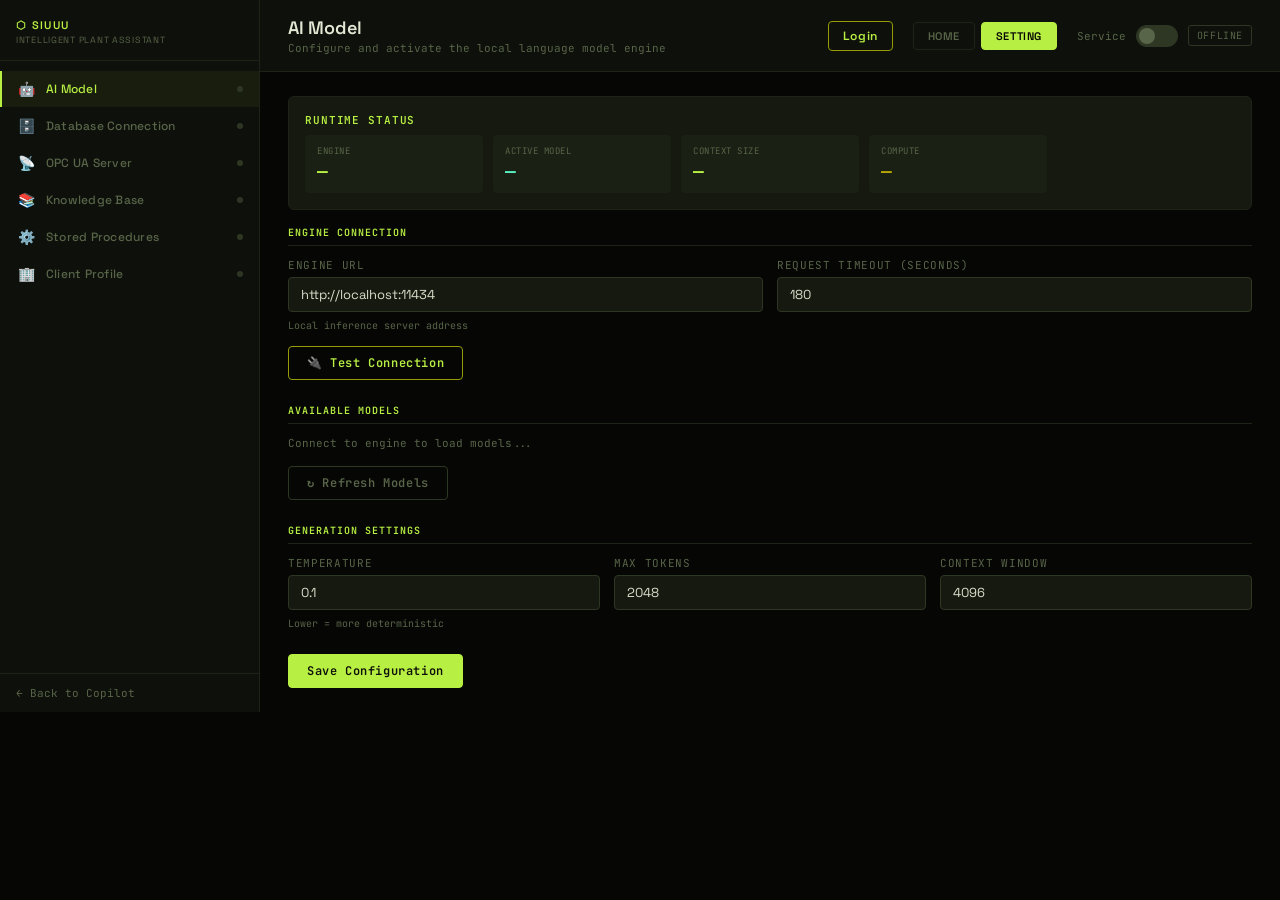
==== templates/setting.html @ f5ea59c8 "feat(auth): enforce operator authentication and preserve db configuration" ====
<!DOCTYPE html>
<html lang="en">
<head>
<meta charset="UTF-8"/>
<meta name="viewport" content="width=device-width, initial-scale=1.0"/>
<title>Manufacturing Copilot — Configuration</title>
<style>
@import url('https://fonts.googleapis.com/css2?family=Space+Grotesk:wght@400;500;600;700&family=Manrope:wght@300;400;500;600;700&family=JetBrains+Mono:wght@300;400;500;600&display=swap');

:root {
  --bg:            #060705; /* Obsidian dark background */
  --panel:         #0E100B; /* Lighter panel background */
  --card:          #151910; /* Tech card background */
  --card-b:        #1A2014; /* Inner card background */
  --bg-hover:      #22291A; /* Hover background */
  --border:        #1D2316; /* Core border */
  --border-b:      #2E3723; /* Highlight border */
  --lime:          #B8EF43; /* Sharp lime green */
  --lime-dim:      #979C06; /* Secondary accent */
  --lime-glow:     rgba(184,239,67,0.12); /* Lime green glow */
  --lime-soft:     rgba(184,239,67,0.06); /* Lime green soft bg */
  --cyan:          #5af0c4; /* Accent cyan */
  --cyan-dim:      #3ebd9b;
  --cyan-glow:     rgba(90,240,196,0.10);
  --red:           #FF5555; /* Alert red */
  --amber:         #B9A702; /* Warning olive-yellow */
  --muted:         #586548; /* Muted text */
  --text:          #D8DEC9; /* Warm green-grey text */
  --text-b:        #E2E8D4; /* Light text */
  --mono:          'JetBrains Mono', monospace;
  --sans:          'Space Grotesk', sans-serif;
  --body:          'Manrope', sans-serif;
}

* { box-sizing: border-box; margin: 0; padding: 0; }
html, body { height: 100%; overflow: auto; background: var(--bg); color: var(--text); font-family: var(--body); font-size: 14px; }

/* ─── SHELL ─── */
.shell { display: flex; min-height: 100vh; min-width: 1200px; min-height: 650px; }

/* ─── SIDEBAR ─── */
.sidebar {
  width: 260px; background: var(--panel); border-right: 1px solid var(--border);
  display: flex; flex-direction: column; flex-shrink: 0;
}
.sidebar-logo {
  font-size: 11px; font-weight: 600; letter-spacing: 0.12em; color: var(--lime);
  text-transform: uppercase; font-family: var(--sans);
}
.sidebar-logo span { display: block; font-size: 9px; color: var(--muted); font-weight: 400; margin-top: 2px; letter-spacing: 0.08em; }
.nav { flex: 1; padding: 10px 0; display: flex; flex-direction: column; gap: 1px; }
.nav-item {
  display: flex; align-items: center; gap: 10px;
  padding: 9px 16px; cursor: pointer; transition: all 0.15s;
  font-size: 12px; font-weight: 500; color: var(--muted);
  border-left: 2px solid transparent; letter-spacing: 0.02em;
  font-family: var(--sans);
}
.nav-item:hover { color: var(--text); background: var(--lime-soft); }
.nav-item.active { color: var(--lime); border-left-color: var(--lime); background: var(--lime-soft); }
.nav-item .nav-icon { font-size: 14px; width: 18px; text-align: center; }
.nav-item .nav-dot {
  width: 6px; height: 6px; border-radius: 50%; margin-left: auto; flex-shrink: 0;
  background: var(--border-b);
}
.nav-item .nav-dot.on  { background: var(--cyan); box-shadow: 0 0 6px var(--cyan); }
.nav-item .nav-dot.err { background: var(--red);  box-shadow: 0 0 6px var(--red); }
.nav-item .nav-dot.warn{ background: var(--amber);}

.sidebar-footer {
  padding: 12px 16px; border-top: 1px solid var(--border);
}
.back-link {
  display: flex; align-items: center; gap: 8px; font-size: 11px;
  color: var(--muted); text-decoration: none; font-family: var(--mono);
  transition: color 0.15s;
}
.back-link:hover { color: var(--lime); }

/* ─── CONTENT ─── */
.content { flex: 1; display: flex; flex-direction: column; overflow: hidden; }

.content-header {
  background: var(--panel); border-bottom: 1px solid var(--border);
  padding: 16px 28px; display: flex; align-items: center; justify-content: space-between;
  flex-shrink: 0;
}
.content-title { font-size: 18px; font-weight: 600; color: var(--text-b); letter-spacing: -0.01em; font-family: var(--sans); }
.content-sub { font-size: 11px; color: var(--muted); font-family: var(--mono); margin-top: 2px; }

.service-toggle-wrap { display: flex; align-items: center; gap: 10px; }
.service-label { font-size: 11px; color: var(--muted); font-family: var(--mono); }
.toggle-switch {
  position: relative; width: 42px; height: 22px; cursor: pointer;
}
.toggle-switch input { opacity: 0; width: 0; height: 0; position: absolute; }
.toggle-track {
  position: absolute; inset: 0; background: var(--border-b); border-radius: 11px;
  transition: background 0.2s;
}
.toggle-thumb {
  position: absolute; top: 3px; left: 3px; width: 16px; height: 16px;
  background: var(--muted); border-radius: 50%; transition: all 0.2s;
}
.toggle-switch input:checked ~ .toggle-track { background: var(--lime-dim); }
.toggle-switch input:checked ~ .toggle-thumb { left: 23px; background: var(--lime); box-shadow: 0 0 8px var(--lime); }
.status-badge {
  font-family: var(--mono); font-size: 10px; padding: 3px 8px; border-radius: 3px;
  border: 1px solid; letter-spacing: 0.06em;
}
.status-badge.on   { color: var(--cyan);  border-color: var(--cyan);  background: rgba(90,240,196,0.06); }
.status-badge.off  { color: var(--muted); border-color: var(--border-b); background: transparent; }
.status-badge.err  { color: var(--red);   border-color: var(--red);   background: rgba(240,90,90,0.06); }
.status-badge.warn { color: var(--amber); border-color: var(--amber); background: rgba(240,184,74,0.06); }

.content-body { flex: 1; overflow-y: auto; padding: 24px 28px; }
.content-body::-webkit-scrollbar { width: 4px; }
.content-body::-webkit-scrollbar-thumb { background: var(--border-b); border-radius: 2px; }

/* ─── SECTIONS ─── */
.section { display: none; }
.section.active { display: block; }

/* ─── FIELD GROUPS ─── */
.field-group { margin-bottom: 24px; }
.field-group-title {
  font-size: 10px; color: var(--lime); font-weight: 600; text-transform: uppercase;
  letter-spacing: 0.1em; font-family: var(--mono); margin-bottom: 12px;
  padding-bottom: 6px; border-bottom: 1px solid var(--border);
}
.field-row { display: grid; grid-template-columns: 1fr 1fr; gap: 14px; margin-bottom: 14px; }
.field-row.single { grid-template-columns: 1fr; }
.field-row.thirds { grid-template-columns: 1fr 1fr 1fr; }
.field { display: flex; flex-direction: column; gap: 5px; }
.field label { font-size: 11px; color: var(--muted); font-family: var(--mono); text-transform: uppercase; letter-spacing: 0.06em; }
.field input, .field select, .field textarea {
  background: var(--card); border: 1px solid var(--border-b); color: var(--text);
  padding: 8px 12px; border-radius: 4px; font-size: 13px; font-family: var(--sans);
  outline: none; transition: border-color 0.15s;
}
.field input:focus, .field select:focus, .field textarea:focus { border-color: var(--lime); }
.field select option { background: var(--card); }
.field input[type="password"] { font-family: var(--mono); }
.field-hint { font-size: 10px; color: var(--muted); font-family: var(--mono); margin-top: 2px; }

/* ─── BUTTONS ─── */
.btn-row { display: flex; gap: 8px; margin-top: 6px; flex-wrap: wrap; }
.btn {
  padding: 8px 18px; border-radius: 4px; font-size: 12px; font-weight: 600;
  font-family: var(--mono); cursor: pointer; letter-spacing: 0.05em;
  transition: all 0.15s; border: 1px solid; display: inline-flex; align-items: center; gap: 6px;
}
.btn-primary { background: var(--lime); color: #0d0f0a; border-color: var(--lime); }
.btn-primary:hover { opacity: 0.85; }
.btn-secondary { background: transparent; color: var(--lime); border-color: var(--lime-dim); }
.btn-secondary:hover { background: var(--lime-glow); }
.btn-ghost { background: transparent; color: var(--muted); border-color: var(--border-b); }
.btn-ghost:hover { color: var(--text); border-color: var(--text); }
.btn-danger { background: transparent; color: var(--red); border-color: rgba(240,90,90,0.4); }
.btn-danger:hover { background: rgba(240,90,90,0.06); }
.btn:disabled { opacity: 0.35; cursor: not-allowed; }

/* ─── TEST RESULT ─── */
.test-result {
  margin-top: 10px; padding: 10px 14px; border-radius: 4px; font-family: var(--mono);
  font-size: 11px; line-height: 1.6; display: none;
}
.test-result.show { display: block; }
.test-result.ok  { background: rgba(90,240,196,0.06); border: 1px solid rgba(90,240,196,0.2); color: var(--cyan); }
.test-result.err { background: rgba(240,90,90,0.06);  border: 1px solid rgba(240,90,90,0.2);  color: var(--red); }

/* ─── INFO CARD ─── */
.info-card {
  background: var(--card); border: 1px solid var(--border); border-radius: 6px;
  padding: 16px; margin-bottom: 16px;
}
.info-card-title { font-size: 11px; color: var(--lime); font-family: var(--mono); font-weight: 600; text-transform: uppercase; letter-spacing: 0.08em; margin-bottom: 8px; }
.info-grid { display: grid; grid-template-columns: repeat(auto-fill, minmax(160px, 1fr)); gap: 10px; }
.info-stat { background: var(--card-b); border-radius: 4px; padding: 10px 12px; }
.info-stat-label { font-size: 9px; color: var(--muted); font-family: var(--mono); text-transform: uppercase; letter-spacing: 0.06em; }
.info-stat-val { font-size: 18px; font-weight: 600; color: var(--lime); margin-top: 3px; font-family: var(--mono); }
.info-stat-val.cyan  { color: var(--cyan); }
.info-stat-val.amber { color: var(--amber); }
.info-stat-val.red   { color: var(--red); }

/* ─── TABLE ─── */
.data-table { width: 100%; border-collapse: collapse; font-size: 12px; }
.data-table th {
  background: var(--card-b); border-bottom: 1px solid var(--border-b);
  padding: 8px 12px; text-align: left; font-family: var(--mono); font-size: 10px;
  color: var(--muted); text-transform: uppercase; letter-spacing: 0.06em; font-weight: 500;
}
.data-table td { padding: 9px 12px; border-bottom: 1px solid var(--border); vertical-align: top; }
.data-table tr:hover td { background: var(--lime-soft); }
.data-table .mono { font-family: var(--mono); color: var(--lime); font-size: 11px; }
.data-table .dim  { color: var(--muted); }

/* ─── MODEL CARDS ─── */
.model-grid { display: grid; grid-template-columns: repeat(auto-fill, minmax(260px, 1fr)); gap: 12px; margin-bottom: 16px; }
.model-card {
  background: var(--card); border: 1px solid var(--border); border-radius: 6px;
  padding: 14px 16px; cursor: pointer; transition: all 0.15s; position: relative;
}
.model-card:hover { border-color: var(--lime-dim); }
.model-card.selected { border-color: var(--lime); background: var(--lime-soft); }
.model-card-name { font-weight: 600; color: var(--text-b); font-size: 13px; }
.model-card-meta { font-family: var(--mono); font-size: 10px; color: var(--muted); margin-top: 4px; }
.model-card-badge {
  position: absolute; top: 12px; right: 12px; font-size: 9px; font-family: var(--mono);
  padding: 2px 6px; border-radius: 3px; font-weight: 600; letter-spacing: 0.06em;
}
.model-card-badge.active { background: var(--lime); color: var(--bg); }
.model-card-badge.avail  { background: var(--border-b); color: var(--muted); }

/* ─── OPC TAG BROWSER ─── */
.tag-browser {
  background: var(--card); border: 1px solid var(--border); border-radius: 6px;
  overflow: hidden; margin-top: 14px;
}
.tag-browser-header {
  background: var(--card-b); border-bottom: 1px solid var(--border);
  padding: 8px 12px; display: flex; align-items: center; justify-content: space-between;
}
.tag-browser-title { font-family: var(--mono); font-size: 10px; color: var(--muted); text-transform: uppercase; letter-spacing: 0.06em; }
.tag-tree { padding: 8px; max-height: 240px; overflow-y: auto; font-family: var(--mono); font-size: 11px; }
.tag-tree::-webkit-scrollbar { width: 3px; }
.tag-tree::-webkit-scrollbar-thumb { background: var(--border-b); }
.tag-node { display: flex; align-items: center; gap: 6px; padding: 3px 6px; border-radius: 3px; cursor: pointer; }
.tag-node:hover { background: var(--lime-soft); color: var(--lime); }
.tag-node .tag-icon { font-size: 10px; opacity: 0.5; }
.tag-node .tag-type { font-size: 9px; color: var(--muted); border: 1px solid var(--border-b); padding: 0 4px; border-radius: 2px; }
.tag-node .tag-action { font-size: 9px; color: var(--cyan); border: 1px solid rgba(90,240,196,0.3); padding: 0 5px; border-radius: 2px; margin-left: auto; opacity: 0; }
.tag-node:hover .tag-action { opacity: 1; }

/* ─── CERT TABLE ─── */
.cert-row { display: flex; align-items: center; gap: 12px; padding: 8px 0; border-bottom: 1px solid var(--border); }
.cert-row:last-child { border-bottom: none; }
.cert-icon { font-size: 16px; }
.cert-name { font-family: var(--mono); font-size: 11px; color: var(--text); flex: 1; }
.cert-fingerprint { font-family: var(--mono); font-size: 9px; color: var(--muted); }
.cert-expiry { font-family: var(--mono); font-size: 10px; color: var(--muted); }
.cert-status { font-size: 9px; font-family: var(--mono); padding: 2px 6px; border-radius: 3px; border: 1px solid; }
.cert-status.trusted { color: var(--cyan); border-color: rgba(90,240,196,0.3); }

/* ─── KB DOCUMENT LIST ─── */
.doc-list { display: flex; flex-direction: column; gap: 8px; }
.doc-item {
  background: var(--card); border: 1px solid var(--border); border-radius: 5px;
  padding: 10px 14px; display: flex; align-items: center; gap: 12px;
}
.doc-icon { font-size: 18px; flex-shrink: 0; }
.doc-name { font-size: 13px; color: var(--text-b); font-weight: 500; }
.doc-meta { font-family: var(--mono); font-size: 10px; color: var(--muted); margin-top: 2px; }
.doc-chunks { font-family: var(--mono); font-size: 10px; color: var(--cyan); margin-left: auto; white-space: nowrap; }

/* ─── DROP ZONE ─── */
.drop-zone {
  border: 2px dashed var(--border-b); border-radius: 6px; padding: 32px 20px;
  text-align: center; cursor: pointer; transition: all 0.2s; margin-bottom: 16px;
}
.drop-zone:hover, .drop-zone.drag-over { border-color: var(--lime-dim); background: var(--lime-soft); }
.drop-zone-icon { font-size: 28px; margin-bottom: 8px; }
.drop-zone-text { font-size: 13px; color: var(--text); margin-bottom: 4px; }
.drop-zone-sub { font-size: 11px; color: var(--muted); font-family: var(--mono); }
.drop-zone input[type=file] { display: none; }

/* ─── PROCEDURE ROWS ─── */
.proc-row {
  background: var(--card); border: 1px solid var(--border); border-radius: 5px;
  padding: 12px 14px; margin-bottom: 8px; display: flex; align-items: flex-start; gap: 12px;
}
.proc-name { font-family: var(--mono); font-size: 11px; color: var(--lime); font-weight: 600; min-width: 280px; }
.proc-purpose { flex: 1; font-size: 12px; color: var(--muted); }
.proc-purpose input {
  width: 100%; background: transparent; border: none; color: var(--text);
  font-size: 12px; font-family: var(--sans); outline: none; padding: 2px 0;
  border-bottom: 1px solid var(--border-b); transition: border-color 0.15s;
}
.proc-purpose input:focus { border-bottom-color: var(--lime); }
.proc-category {
  font-size: 9px; font-family: var(--mono); padding: 2px 7px; border-radius: 3px;
  border: 1px solid; margin-top: 2px; display: inline-block;
}
.cat-order    { color: var(--lime);  border-color: var(--lime-dim); }
.cat-process  { color: var(--cyan);  border-color: rgba(90,240,196,0.4); }
.cat-quality  { color: #5af0a0;      border-color: rgba(90,240,160,0.4); }
.cat-material { color: var(--amber); border-color: rgba(240,184,74,0.4); }
.cat-bypass   { color: var(--red);   border-color: rgba(240,90,90,0.4); }
.cat-production { color: #a08af0;    border-color: rgba(160,138,240,0.4); }

.header-nav-tabs { display: flex; gap: 6px; align-items: center; }
.nav-tab {
  font-family: var(--sans); font-size: 11px; font-weight: 600; text-transform: uppercase;
  letter-spacing: 0.05em; color: var(--muted); text-decoration: none;
  padding: 6px 14px; border: 1px solid var(--border); border-radius: 4px;
  transition: all 0.15s;
}
.nav-tab:hover { color: var(--text); border-color: var(--border-b); }
.nav-tab.active { color: var(--bg); background: var(--lime); border-color: var(--lime); }

/* ─── USER PROFILE widget ─── */
.user-profile-widget {
  display: flex;
  align-items: center;
  gap: 8px;
  position: relative;
}
.user-avatar-circle {
  width: 32px;
  height: 32px;
  border-radius: 50%;
  background: var(--lime);
  color: var(--bg);
  display: flex;
  align-items: center;
  justify-content: center;
  font-weight: 700;
  font-family: var(--sans);
  cursor: pointer;
  border: 1px solid var(--lime-dim);
  transition: all 0.15s;
  user-select: none;
}
.user-avatar-circle:hover {
  box-shadow: 0 0 10px var(--lime-glow);
  border-color: var(--lime);
}
.profile-dropdown-menu {
  display: none;
  position: absolute;
  top: 100%;
  right: 0;
  background: var(--panel);
  border: 1px solid var(--border-b);
  border-radius: 4px;
  padding: 12px;
  margin-top: 8px;
  box-shadow: 0 4px 16px rgba(0,0,0,0.6);
  z-index: 1000;
  min-width: 160px;
}
.profile-dropdown-menu::before {
  content: '';
  position: absolute;
  bottom: 100%;
  right: 12px;
  border: 6px solid transparent;
  border-bottom-color: var(--border-b);
}

/* ─── MODAL ─── */
.modal-overlay {
  position: fixed;
  inset: 0;
  background: rgba(0, 0, 0, 0.75);
  backdrop-filter: blur(4px);
  display: none;
  align-items: center;
  justify-content: center;
  z-index: 2000;
}
.modal-content {
  background: var(--panel);
  border: 1px solid var(--border-b);
  border-radius: 6px;
  width: 100%;
  max-width: 360px;
  padding: 24px;
  box-shadow: 0 8px 32px rgba(0,0,0,0.8);
  font-family: var(--sans);
}
.modal-title {
  font-size: 16px;
  font-weight: 600;
  color: var(--lime);
  margin-bottom: 16px;
  text-transform: uppercase;
  letter-spacing: 0.05em;
}
.modal-field {
  display: flex;
  flex-direction: column;
  gap: 6px;
  margin-bottom: 20px;
}
.modal-field label {
  font-size: 11px;
  color: var(--muted);
  font-family: var(--mono);
  text-transform: uppercase;
}
.modal-field input {
  background: var(--bg);
  border: 1px solid var(--border);
  color: var(--text);
  padding: 10px 12px;
  border-radius: 4px;
  font-size: 13px;
  outline: none;
  font-family: var(--body);
  transition: border-color 0.15s;
}
.modal-field input:focus {
  border-color: var(--lime);
}
.modal-buttons {
  display: flex;
  justify-content: flex-end;
  gap: 8px;
}

/* ─── SCROLLBAR global ─── */
::-webkit-scrollbar { width: 4px; height: 4px; }
::-webkit-scrollbar-track { background: transparent; }
::-webkit-scrollbar-thumb { background: var(--border-b); border-radius: 2px; }
</style>
</head>
<body>

<div class="shell">

  <!-- ═══ SIDEBAR ═══ -->
  <div class="sidebar">
    <div class="sidebar-header" style="display: flex; align-items: center; justify-content: space-between; padding: 18px 16px 14px; border-bottom: 1px solid var(--border);">
      <div class="sidebar-logo" style="border-bottom: none; padding: 0;">
        ⬡ Siuuu
        <span>Intelligent Plant Assistant</span>
      </div>
    </div>

    <nav class="nav">
      <div class="nav-item active" data-section="llm" onclick="switchSection('llm', this)">
        <span class="nav-icon">🤖</span> AI Model
        <span class="nav-dot" id="dot-llm"></span>
      </div>
      <div class="nav-item" data-section="sql" onclick="switchSection('sql', this)">
        <span class="nav-icon">🗄️</span> Database Connection
        <span class="nav-dot" id="dot-sql"></span>
      </div>
      <div class="nav-item" data-section="opc" onclick="switchSection('opc', this)">
        <span class="nav-icon">📡</span> OPC UA Server
        <span class="nav-dot" id="dot-opc"></span>
      </div>
      <div class="nav-item" data-section="kb" onclick="switchSection('kb', this)">
        <span class="nav-icon">📚</span> Knowledge Base
        <span class="nav-dot" id="dot-kb"></span>
      </div>
      <div class="nav-item" data-section="procs" onclick="switchSection('procs', this)">
        <span class="nav-icon">⚙️</span> Stored Procedures
        <span class="nav-dot" id="dot-procs"></span>
      </div>
      <div class="nav-item" data-section="general" onclick="switchSection('general', this)">
        <span class="nav-icon">🏢</span> Client Profile
        <span class="nav-dot" id="dot-general"></span>
      </div>
    </nav>

    <div class="sidebar-footer">
      <a href="/home" class="back-link">← Back to Copilot</a>
    </div>
  </div>

  <!-- ═══ CONTENT ═══ -->
  <div class="content">

    <!-- ─── SECTION: AI MODEL ─── -->
    <div id="section-llm" class="section active">
      <div class="content-header">
        <div>
          <div class="content-title">AI Model</div>
          <div class="content-sub">Configure and activate the local language model engine</div>
        </div>
        <div style="display: flex; align-items: center; gap: 20px;">
          <div class="client-branding-header" style="display: none; align-items: center; gap: 8px; border-right: 1px solid var(--border); padding-right: 16px; margin-right: 4px;">
            <div class="client-header-logo-wrap" style="width: 24px; height: 24px; display: flex; align-items: center; justify-content: center; overflow: hidden;"></div>
            <span class="client-header-name" style="font-size: 12px; font-weight: 600; color: var(--text-b); font-family: var(--sans);"></span>
          </div>
          <div class="user-profile-header"></div>
          <div class="header-nav-tabs">
            <a href="/home" class="nav-tab">Home</a>
            <a href="/setting" class="nav-tab active">Setting</a>
          </div>
          <div class="service-toggle-wrap">
            <span class="service-label">Service</span>
            <label class="toggle-switch">
              <input type="checkbox" id="toggle-llm" onchange="toggleService('llm', this.checked)"/>
              <div class="toggle-track"></div>
              <div class="toggle-thumb"></div>
            </label>
            <span class="status-badge off" id="badge-llm">OFFLINE</span>
          </div>
        </div>
      </div>
      <div class="content-body">

        <div class="info-card">
          <div class="info-card-title">Runtime Status</div>
          <div class="info-grid">
            <div class="info-stat"><div class="info-stat-label">Engine</div><div class="info-stat-val" id="llm-engine-val">—</div></div>
            <div class="info-stat"><div class="info-stat-label">Active Model</div><div class="info-stat-val cyan" id="llm-model-val">—</div></div>
            <div class="info-stat"><div class="info-stat-label">Context Size</div><div class="info-stat-val" id="llm-ctx-val">—</div></div>
            <div class="info-stat"><div class="info-stat-label">Compute</div><div class="info-stat-val amber" id="llm-compute-val">—</div></div>
          </div>
        </div>

        <div class="field-group">
          <div class="field-group-title">Engine Connection</div>
          <div class="field-row">
            <div class="field">
              <label>Engine URL</label>
              <input type="text" id="llm-url" value="http://localhost:11434" placeholder="http://localhost:11434"/>
              <div class="field-hint">Local inference server address</div>
            </div>
            <div class="field">
              <label>Request Timeout (seconds)</label>
              <input type="number" id="llm-timeout" value="180"/>
            </div>
          </div>
          <div class="btn-row">
            <button class="btn btn-secondary" onclick="testLLMConnection()">🔌 Test Connection</button>
          </div>
          <div class="test-result" id="llm-test-result"></div>
        </div>

        <div class="field-group">
          <div class="field-group-title">Available Models</div>
          <div class="model-grid" id="model-grid">
            <div style="color:var(--muted);font-family:var(--mono);font-size:11px;">Connect to engine to load models...</div>
          </div>
          <div class="btn-row">
            <button class="btn btn-ghost" onclick="refreshModels()">↻ Refresh Models</button>
          </div>
        </div>

        <div class="field-group">
          <div class="field-group-title">Generation Settings</div>
          <div class="field-row thirds">
            <div class="field">
              <label>Temperature</label>
              <input type="number" id="llm-temp" value="0.1" step="0.05" min="0" max="1"/>
              <div class="field-hint">Lower = more deterministic</div>
            </div>
            <div class="field">
              <label>Max Tokens</label>
              <input type="number" id="llm-maxtokens" value="2048"/>
            </div>
            <div class="field">
              <label>Context Window</label>
              <input type="number" id="llm-ctx" value="4096"/>
            </div>
          </div>
        </div>

        <div class="btn-row">
          <button class="btn btn-primary" onclick="saveLLMConfig()">Save Configuration</button>
        </div>
      </div>
    </div>

    <!-- ─── SECTION: SQL DATABASE ─── -->
    <div id="section-sql" class="section">
      <div class="content-header">
        <div>
          <div class="content-title">Database Connection</div>
          <div class="content-sub">Database connection via read-only service account</div>
        </div>
        <div style="display: flex; align-items: center; gap: 20px;">
          <div class="client-branding-header" style="display: none; align-items: center; gap: 8px; border-right: 1px solid var(--border); padding-right: 16px; margin-right: 4px;">
            <div class="client-header-logo-wrap" style="width: 24px; height: 24px; display: flex; align-items: center; justify-content: center; overflow: hidden;"></div>
            <span class="client-header-name" style="font-size: 12px; font-weight: 600; color: var(--text-b); font-family: var(--sans);"></span>
          </div>
          <div class="user-profile-header"></div>
          <div class="header-nav-tabs">
            <a href="/home" class="nav-tab">Home</a>
            <a href="/setting" class="nav-tab active">Setting</a>
          </div>
          <div class="service-toggle-wrap">
            <span class="service-label">Service</span>
            <label class="toggle-switch">
              <input type="checkbox" id="toggle-sql" onchange="toggleService('sql', this.checked)"/>
              <div class="toggle-track"></div>
              <div class="toggle-thumb"></div>
            </label>
            <span class="status-badge off" id="badge-sql">OFFLINE</span>
          </div>
        </div>
      </div>
      <div class="content-body">

        <div class="info-card">
          <div class="info-card-title">Connection Status</div>
          <div class="info-grid">
            <div class="info-stat"><div class="info-stat-label">Server</div><div class="info-stat-val" id="sql-server-val">—</div></div>
            <div class="info-stat"><div class="info-stat-label">Database</div><div class="info-stat-val cyan" id="sql-db-val">—</div></div>
            <div class="info-stat"><div class="info-stat-label">Account</div><div class="info-stat-val amber" id="sql-user-val">—</div></div>
            <div class="info-stat"><div class="info-stat-label">Mode</div><div class="info-stat-val" id="sql-mode-val">Read-Only</div></div>
          </div>
        </div>

        <!-- Connections list (like Ignition DB connections table) -->
        <div class="info-card" style="margin-bottom:16px;">
          <div class="info-card-title" style="display:flex;align-items:center;justify-content:space-between;">
            Saved Connections
            <button class="btn btn-secondary" style="padding:4px 10px;font-size:10px;" onclick="showNewConnectionForm()">+ New Connection</button>
          </div>
          <table class="data-table" style="margin-top:10px;" id="sql-connections-table">
            <thead>
              <tr>
                <th>Name</th>
                <th>Server</th>
                <th>Database</th>
                <th>Account</th>
                <th>Status</th>
                <th>Action</th>
              </tr>
            </thead>
            <tbody id="sql-connections-body">
              <tr><td colspan="6" class="dim" style="padding:12px;font-family:var(--mono);font-size:11px;">No connections configured</td></tr>
            </tbody>
          </table>
        </div>

        <div class="field-group" id="sql-connection-form">
          <div class="field-group-title">Connection Details</div>
          <div class="field-row">
            <div class="field">
              <label>Connection Name</label>
              <input type="text" id="sql-name" value="Primary_DB" placeholder="e.g. Primary_DB"/>
            </div>
            <div class="field">
              <label>SQL Server Instance</label>
              <input type="text" id="sql-server" value="localhost" placeholder="e.g. localhost or 192.168.1.10"/>
            </div>
          </div>
          <div class="field-row">
            <div class="field">
              <label>ODBC Driver</label>
              <select id="sql-driver">
                <option>ODBC Driver 17 for SQL Server</option>
                <option>ODBC Driver 18 for SQL Server</option>
                <option>SQL Server Native Client 11.0</option>
              </select>
            </div>
            <div class="field">
              <label>Connection Timeout (seconds)</label>
              <input type="number" id="sql-timeout" value="30"/>
            </div>
          </div>
          <div class="field-row">
            <div class="field">
              <label>Username</label>
              <input type="text" id="sql-user" value="dbuser" placeholder="e.g. read_only_user"/>
            </div>
            <div class="field">
              <label>Password</label>
              <input type="password" id="sql-pass" placeholder="••••••••"/>
            </div>
          </div>
          <div class="field-row single">
            <div class="field">
              <label>Database Name</label>
              <div style="display: flex; gap: 8px;">
                <select id="sql-db" style="flex: 1;">
                  <option value="">-- Choose Database --</option>
                  <option value="Production_DB" selected>Production_DB</option>
                </select>
                <button class="btn btn-secondary" type="button" onclick="fetchDatabases()" style="padding: 0 10px; font-family: var(--mono);">↻ Load</button>
              </div>
            </div>
          </div>
          <div class="btn-row">
            <button class="btn btn-secondary" onclick="testSQLConnection()">🔌 Test Connection</button>
            <button class="btn btn-primary" onclick="saveSQLConfig()">Save Connection</button>
          </div>
          <div class="test-result" id="sql-test-result"></div>
        </div>

      </div>
    </div>

    <!-- ─── SECTION: OPC UA ─── -->
    <div id="section-opc" class="section">
      <div class="content-header">
        <div>
          <div class="content-title">OPC UA Server</div>
          <div class="content-sub">Takebishi DXP live machine data · PNRMPAS_DXPOPCUA_LIVE.dxp</div>
        </div>
        <div style="display: flex; align-items: center; gap: 20px;">
          <div class="client-branding-header" style="display: none; align-items: center; gap: 8px; border-right: 1px solid var(--border); padding-right: 16px; margin-right: 4px;">
            <div class="client-header-logo-wrap" style="width: 24px; height: 24px; display: flex; align-items: center; justify-content: center; overflow: hidden;"></div>
            <span class="client-header-name" style="font-size: 12px; font-weight: 600; color: var(--text-b); font-family: var(--sans);"></span>
          </div>
          <div class="user-profile-header"></div>
          <div class="header-nav-tabs">
            <a href="/home" class="nav-tab">Home</a>
            <a href="/setting" class="nav-tab active">Setting</a>
          </div>
          <div class="service-toggle-wrap">
            <span class="service-label">Service</span>
            <label class="toggle-switch">
              <input type="checkbox" id="toggle-opc" onchange="toggleService('opc', this.checked)"/>
              <div class="toggle-track"></div>
              <div class="toggle-thumb"></div>
            </label>
            <span class="status-badge off" id="badge-opc">OFFLINE</span>
          </div>
        </div>
      </div>
      <div class="content-body">

        <div class="info-card">
          <div class="info-card-title">Live Status</div>
          <div class="info-grid">
            <div class="info-stat"><div class="info-stat-label">Tags Cached</div><div class="info-stat-val cyan" id="opc-tags-val">—</div></div>
            <div class="info-stat"><div class="info-stat-label">Poll Count</div><div class="info-stat-val" id="opc-polls-val">—</div></div>
            <div class="info-stat"><div class="info-stat-label">Last Update</div><div class="info-stat-val amber" id="opc-update-val">—</div></div>
            <div class="info-stat"><div class="info-stat-label">Interval</div><div class="info-stat-val" id="opc-interval-val">5s</div></div>
          </div>
        </div>

        <div class="field-group">
          <div class="field-group-title">Server Discovery</div>
          <div class="field-row">
            <div class="field">
              <label>OPC UA Endpoint URL</label>
              <input type="text" id="opc-url" value="opc.tcp://localhost:4840" placeholder="opc.tcp://host:port"/>
              <div class="field-hint">e.g. opc.tcp://localhost:4840 or opc.tcp://192.168.1.10:4840</div>
            </div>
            <div class="field">
              <label>Namespace Index</label>
              <input type="number" id="opc-ns" value="2"/>
              <div class="field-hint">Takebishi DXP default is 2</div>
            </div>
          </div>
          <div class="field-row">
            <div class="field">
              <label>Security Policy</label>
              <select id="opc-security">
                <option>None</option>
                <option>Basic128Rsa15</option>
                <option>Basic256</option>
                <option>Basic256Sha256</option>
              </select>
            </div>
            <div class="field">
              <label>Message Security</label>
              <select id="opc-msg-security">
                <option>None</option>
                <option>Sign</option>
                <option>SignAndEncrypt</option>
              </select>
            </div>
          </div>
          <div class="btn-row">
            <button class="btn btn-secondary" onclick="discoverOPC()">🔍 Discover Endpoints</button>
            <button class="btn btn-ghost" onclick="testOPCConnection()">🔌 Test Connection</button>
          </div>
          <div class="test-result" id="opc-test-result"></div>
        </div>

        <div class="field-group">
          <div class="field-group-title">Cache Settings</div>
          <div class="field-row thirds">
            <div class="field">
              <label>Poll Interval (seconds)</label>
              <input type="number" id="opc-poll" value="5" min="1" max="60"/>
            </div>
            <div class="field">
              <label>Connection Timeout (seconds)</label>
              <input type="number" id="opc-conn-timeout" value="10"/>
            </div>
            <div class="field">
              <label>Stale Tag Threshold (seconds)</label>
              <input type="number" id="opc-stale" value="30"/>
            </div>
          </div>
        </div>

        <!-- Tag Browser -->
        <div class="field-group">
          <div class="field-group-title">Tag Browser</div>
          <p style="font-size:12px;color:var(--muted);margin-bottom:10px;">Browse the OPC UA server namespace. Click a tag to add it to the monitored list.</p>
          <div class="btn-row" style="margin-bottom:10px;">
            <button class="btn btn-ghost" onclick="browseOPCTags()">📂 Browse Server Tags</button>
          </div>
          <div class="tag-browser" id="tag-browser">
            <div class="tag-browser-header">
              <span class="tag-browser-title">Server Namespace Tree</span>
              <span style="font-family:var(--mono);font-size:10px;color:var(--muted);" id="tag-browser-status">Not connected</span>
            </div>
            <div class="tag-tree" id="tag-tree">
              <div style="color:var(--muted);font-family:var(--mono);font-size:11px);padding:8px;">Connect to server to browse tags</div>
            </div>
          </div>
        </div>

        <!-- Certificates -->
        <div class="field-group">
          <div class="field-group-title">Trusted Certificates</div>
          <div style="background:var(--card);border:1px solid var(--border);border-radius:5px;padding:12px 14px;margin-bottom:10px;" id="cert-list">
            <div style="color:var(--muted);font-family:var(--mono);font-size:11px;">No certificates configured</div>
          </div>
          <div class="btn-row">
            <button class="btn btn-ghost" onclick="uploadCert()">📎 Upload Certificate</button>
          </div>
          <input type="file" id="cert-file-input" accept=".pem,.der,.crt,.cer" style="display:none" onchange="handleCertUpload(this)"/>
        </div>

        <div class="btn-row">
          <button class="btn btn-primary" onclick="saveOPCConfig()">Save Configuration</button>
        </div>
      </div>
    </div>

    <!-- ─── SECTION: KNOWLEDGE BASE ─── -->
    <div id="section-kb" class="section">
      <div class="content-header">
        <div>
          <div class="content-title">Knowledge Base</div>
          <div class="content-sub">SOPs, work instructions, manuals, and recipes — indexed for AI search</div>
        </div>
        <div style="display: flex; align-items: center; gap: 20px;">
          <div class="client-branding-header" style="display: none; align-items: center; gap: 8px; border-right: 1px solid var(--border); padding-right: 16px; margin-right: 4px;">
            <div class="client-header-logo-wrap" style="width: 24px; height: 24px; display: flex; align-items: center; justify-content: center; overflow: hidden;"></div>
            <span class="client-header-name" style="font-size: 12px; font-weight: 600; color: var(--text-b); font-family: var(--sans);"></span>
          </div>
          <div class="user-profile-header"></div>
          <div class="header-nav-tabs">
            <a href="/home" class="nav-tab">Home</a>
            <a href="/setting" class="nav-tab active">Setting</a>
          </div>
          <div class="service-toggle-wrap">
            <span class="service-label">Service</span>
            <label class="toggle-switch">
              <input type="checkbox" id="toggle-kb" onchange="toggleService('kb', this.checked)"/>
              <div class="toggle-track"></div>
              <div class="toggle-thumb"></div>
            </label>
            <span class="status-badge off" id="badge-kb">OFFLINE</span>
          </div>
        </div>
      </div>
      <div class="content-body">

        <div class="info-card">
          <div class="info-card-title">Index Status</div>
          <div class="info-grid">
            <div class="info-stat"><div class="info-stat-label">Documents</div><div class="info-stat-val cyan" id="kb-docs-val">—</div></div>
            <div class="info-stat"><div class="info-stat-label">Text Chunks</div><div class="info-stat-val" id="kb-chunks-val">—</div></div>
            <div class="info-stat"><div class="info-stat-label">Index Size</div><div class="info-stat-val amber" id="kb-size-val">—</div></div>
            <div class="info-stat"><div class="info-stat-label">Search Results</div><div class="info-stat-val" id="kb-topk-val">Top 5</div></div>
          </div>
        </div>

        <!-- Drop zone (like the reference image) -->
        <div class="drop-zone" id="drop-zone" onclick="document.getElementById('kb-file-input').click()"
             ondragover="event.preventDefault();this.classList.add('drag-over')"
             ondragleave="this.classList.remove('drag-over')"
             ondrop="handleFileDrop(event)">
          <div class="drop-zone-icon">📄</div>
          <div class="drop-zone-text">Drag files here to index, or <strong style="color:var(--lime);">Browse files</strong></div>
          <div class="drop-zone-sub">Supported: PDF · DOCX · XLSX · PPTX · TXT &nbsp;|&nbsp; Max 50MB per file</div>
          <input type="file" id="kb-file-input" multiple accept=".pdf,.docx,.xlsx,.pptx,.txt" onchange="handleFileSelect(this)"/>
        </div>

        <!-- File queue (like the reference image with Add/Remove) -->
        <div id="file-queue" style="display:none;margin-bottom:16px;">
          <div style="font-size:10px;color:var(--muted);font-family:var(--mono);text-transform:uppercase;letter-spacing:0.08em;margin-bottom:8px;">Upload Queue</div>
          <div id="file-queue-list" style="display:flex;flex-direction:column;gap:6px;"></div>
          <div class="btn-row" style="margin-top:10px;">
            <button class="btn btn-primary" onclick="indexAllFiles()">Index All Files</button>
            <button class="btn btn-ghost" onclick="clearQueue()">Clear Queue</button>
          </div>
        </div>

        <!-- Upload Status Output -->
        <div class="test-result" id="kb-index-result" style="margin-bottom: 16px;"></div>

        <!-- Indexed documents list -->
        <div class="field-group">
          <div class="field-group-title">Indexed Documents</div>
          <div class="doc-list" id="doc-list">
            <div style="color:var(--muted);font-family:var(--mono);font-size:11px;padding:8px 0;">No documents indexed yet</div>
          </div>
          <div class="btn-row" style="margin-top:12px;">
            <button class="btn btn-ghost" onclick="refreshKBStats()">↻ Refresh</button>
            <button class="btn btn-danger" onclick="clearKnowledgeBase()">🗑 Clear All</button>
          </div>
        </div>

        <div class="field-group">
          <div class="field-group-title">Search Settings</div>
          <div class="field-row thirds">
            <div class="field">
              <label>Results per Query</label>
              <input type="number" id="kb-topk" value="5" min="1" max="20"/>
            </div>
            <div class="field">
              <label>Chunk Size (characters)</label>
              <input type="number" id="kb-chunk" value="800"/>
            </div>
            <div class="field">
              <label>Chunk Overlap</label>
              <input type="number" id="kb-overlap" value="100"/>
            </div>
          </div>
          <div class="field-row single">
            <div class="field">
              <label>Document Storage Directory</label>
              <input type="text" id="kb-upload-dir" placeholder="e.g. D:\Siuuu Manual"/>
              <div class="field-hint">Uploaded files will be saved directly into this directory</div>
            </div>
          </div>
          <div class="btn-row">
            <button class="btn btn-primary" onclick="saveKBConfig()">Save Settings</button>
          </div>
        </div>

      </div>
    </div>

    <!-- ─── SECTION: STORED PROCEDURES ─── -->
    <div id="section-procs" class="section">
      <div class="content-header">
        <div>
          <div class="content-title">Stored Procedures</div>
          <div class="content-sub">Define their purpose for the AI intent engine</div>
        </div>
        <div style="display: flex; align-items: center; gap: 20px;">
          <div class="client-branding-header" style="display: none; align-items: center; gap: 8px; border-right: 1px solid var(--border); padding-right: 16px; margin-right: 4px;">
            <div class="client-header-logo-wrap" style="width: 24px; height: 24px; display: flex; align-items: center; justify-content: center; overflow: hidden;"></div>
            <span class="client-header-name" style="font-size: 12px; font-weight: 600; color: var(--text-b); font-family: var(--sans);"></span>
          </div>
          <div class="user-profile-header"></div>
          <div class="header-nav-tabs">
            <a href="/home" class="nav-tab">Home</a>
            <a href="/setting" class="nav-tab active">Setting</a>
          </div>
          <div style="display:flex;gap:8px;align-items:center;">
            <span class="status-badge on" id="badge-procs">8 REGISTERED</span>
            <button class="btn btn-secondary" style="padding:6px 14px;" onclick="addProcedureRow()">+ Add Procedure</button>
          </div>
        </div>
      </div>
      <div class="content-body">

        <div style="background:var(--lime-soft);border:1px solid var(--lime-dim);border-radius:5px;padding:10px 14px;margin-bottom:16px;font-size:12px;color:var(--text);">
          <strong style="color:var(--lime);">How this works:</strong>
          Register existing MPAS stored procedures here. Give each one a plain-English purpose — the AI uses this to decide which procedure to call when an operator asks a question. No new procedures are created.
        </div>

        <div style="display:flex;gap:10px;margin-bottom:14px;">
          <input type="text" placeholder="Search procedures..." id="proc-search"
            style="background:var(--card);border:1px solid var(--border-b);color:var(--text);padding:7px 12px;border-radius:4px;font-size:12px;font-family:var(--sans);outline:none;flex:1;"
            oninput="filterProcs(this.value)"/>
          <select id="proc-filter-cat" onchange="filterProcs()"
            style="background:var(--card);border:1px solid var(--border-b);color:var(--text);padding:7px 12px;border-radius:4px;font-size:12px;font-family:var(--sans);outline:none;">
            <option value="">All Categories</option>
            <option value="order">Order</option>
            <option value="process">Process</option>
            <option value="quality">Quality</option>
            <option value="production">Production</option>
            <option value="material">Material</option>
            <option value="bypass">Bypass</option>
          </select>
        </div>

        <div id="proc-list-container"><!-- rendered by JS --></div>

        <div class="btn-row" style="margin-top:16px;">
          <button class="btn btn-primary" onclick="saveProcedures()">Save All Procedures</button>
          <button class="btn btn-ghost" onclick="loadProcedures()">↻ Reload</button>
        </div>

      </div>
    </div>

    <!-- ─── SECTION: CLIENT PROFILE ─── -->
    <div id="section-general" class="section">
      <div class="content-header">
        <div>
          <div class="content-title">Client Profile</div>
          <div class="content-sub">Customize the application with your organization's brand logo and name</div>
        </div>
        <div style="display: flex; align-items: center; gap: 20px;">
          <div class="client-branding-header" style="display: none; align-items: center; gap: 8px; border-right: 1px solid var(--border); padding-right: 16px; margin-right: 4px;">
            <div class="client-header-logo-wrap" style="width: 24px; height: 24px; display: flex; align-items: center; justify-content: center; overflow: hidden;"></div>
            <span class="client-header-name" style="font-size: 12px; font-weight: 600; color: var(--text-b); font-family: var(--sans);"></span>
          </div>
          <div class="user-profile-header"></div>
          <div class="header-nav-tabs">
            <a href="/home" class="nav-tab">Home</a>
            <a href="/setting" class="nav-tab active">Setting</a>
          </div>
        </div>
      </div>
      <div class="content-body">
        <div class="field-group">
          <div class="field-group-title">Branding Details</div>
          <div class="field-row">
            <div class="field">
              <label>Client Name</label>
              <input type="text" id="client-name-input" placeholder="e.g. MEI Corp"/>
            </div>
            <div class="field">
              <label>Client Logo</label>
              <div style="display: flex; gap: 12px; align-items: center;">
                <input type="file" id="client-logo-input" accept="image/*" style="display: none;" onchange="previewClientLogo(this)"/>
                <button class="btn btn-secondary" onclick="document.getElementById('client-logo-input').click()">📁 Choose Image</button>
                <div id="client-logo-preview-wrap" style="width: 42px; height: 42px; border: 1px solid var(--border-b); border-radius: 4px; display: flex; align-items: center; justify-content: center; overflow: hidden; background: var(--bg);">
                  <span style="font-size: 10px; color: var(--muted);">No Logo</span>
                </div>
              </div>
            </div>
          </div>
          <div class="btn-row">
            <button class="btn btn-primary" onclick="saveClientProfile()">Save Profile</button>
            <button class="btn btn-danger" onclick="clearClientProfile()">Reset branding</button>
          </div>
        </div>
      </div>

  </div><!-- end .content -->
</div><!-- end .shell -->

<script>
const API = window.location.origin;

// ─── NAVIGATION ───
async function switchSection(name, el) {
  document.querySelectorAll('.section').forEach(s => s.classList.remove('active'));
  document.querySelectorAll('.nav-item').forEach(n => n.classList.remove('active'));
  document.getElementById('section-' + name).classList.add('active');
  el.classList.add('active');
  
  if (name === 'procs') {
    await fetchDBProcedures();
    await loadProcedures();
  }
}

// ─── SERVICE TOGGLE ───
const serviceState = { llm: false, sql: false, opc: false, kb: false };

async function toggleService(name, on) {
  const badge = document.getElementById('badge-' + name);
  const dot   = document.getElementById('dot-' + name);
  try {
    const r = await fetch(`${API}/api/admin/service/${name}`, {
      method: 'POST',
      headers: { 'Content-Type': 'application/json' },
      body: JSON.stringify({ enabled: on })
    });
    const d = await r.json();
    if (d.status === 'ok' || d.enabled !== undefined) {
      serviceState[name] = on;
      badge.textContent = on ? 'ONLINE' : 'OFFLINE';
      badge.className = 'status-badge ' + (on ? 'on' : 'off');
      dot.className = 'nav-dot ' + (on ? 'on' : '');
      if (on) loadServiceStatus(name);
    } else {
      badge.textContent = 'ERROR';
      badge.className = 'status-badge err';
      dot.className = 'nav-dot err';
      document.getElementById('toggle-' + name).checked = false;
    }
  } catch(e) {
    badge.textContent = 'ERROR';
    badge.className = 'status-badge err';
    dot.className = 'nav-dot err';
    document.getElementById('toggle-' + name).checked = false;
  }
}

async function loadServiceStatus(name) {
  try {
    const r = await fetch(`${API}/api/admin/service/${name}/status`);
    const d = await r.json();
    if (name === 'llm') {
      document.getElementById('llm-engine-val').textContent = d.engine || 'Ollama';
      document.getElementById('llm-model-val').textContent = d.model || '—';
      document.getElementById('llm-ctx-val').textContent = d.context_length ? d.context_length.toLocaleString() : '—';
      document.getElementById('llm-compute-val').textContent = d.compute || 'CPU';
    }
    if (name === 'sql') {
      document.getElementById('sql-server-val').textContent = d.server || '—';
      document.getElementById('sql-db-val').textContent = d.database || '—';
      document.getElementById('sql-user-val').textContent = d.username || '—';
      
      // Update form values if they are defined
      if (d.server) document.getElementById('sql-server').value = d.server;
      if (d.username) document.getElementById('sql-user').value = d.username;
      if (d.database) {
        const sqlDbSelect = document.getElementById('sql-db');
        sqlDbSelect.innerHTML = `<option value="${d.database}" selected>${d.database}</option>`;
      }
      renderSQLConnections([d]);
    }
    if (name === 'opc') {
      document.getElementById('opc-tags-val').textContent = d.cache_tag_count || 0;
      document.getElementById('opc-polls-val').textContent = d.poll_count || 0;
      document.getElementById('opc-update-val').textContent = d.cache_last_update ? d.cache_last_update.slice(11,19) : '—';
      document.getElementById('opc-interval-val').textContent = (d.poll_interval_sec || 5) + 's';
    }
    if (name === 'kb') {
      document.getElementById('kb-chunks-val').textContent = (d.document_chunks || 0).toLocaleString();
      document.getElementById('kb-docs-val').textContent = d.document_count || 0;
      document.getElementById('kb-size-val').textContent = d.size_mb ? d.size_mb + ' MB' : '—';
      if (d.upload_dir) document.getElementById('kb-upload-dir').value = d.upload_dir;
      if (d.top_k) {
        document.getElementById('kb-topk').value = d.top_k;
        document.getElementById('kb-topk-val').textContent = 'Top ' + d.top_k;
      }
      if (d.chunk_size) document.getElementById('kb-chunk').value = d.chunk_size;
      if (d.chunk_overlap) document.getElementById('kb-overlap').value = d.chunk_overlap;
    }
  } catch(e) {}
}

// ─── LLM ───
async function testLLMConnection() {
  const url = document.getElementById('llm-url').value;
  const el = document.getElementById('llm-test-result');
  el.className = 'test-result show ok'; el.textContent = 'Testing...';
  try {
    const r = await fetch(`${API}/api/admin/llm/test`, {
      method:'POST', headers:{'Content-Type':'application/json'},
      body: JSON.stringify({ url })
    });
    const d = await r.json();
    if (d.ok) {
      el.className = 'test-result show ok';
      el.textContent = `✓ Connected — Engine: ${d.engine || 'Ollama'} · Models available: ${d.model_count || '?'}`;
      if (d.models) renderModelGrid(d.models, d.active_model);
    } else { el.className='test-result show err'; el.textContent='✗ ' + (d.error || 'Connection failed'); }
  } catch(e) { el.className='test-result show err'; el.textContent='✗ ' + e.message; }
}

async function refreshModels() {
  try {
    const r = await fetch(`${API}/api/admin/llm/models`);
    const d = await r.json();
    renderModelGrid(d.models || [], d.active_model);
  } catch(e) {}
}

function renderModelGrid(models, active) {
  const g = document.getElementById('model-grid');
  if (!models.length) { g.innerHTML='<div style="color:var(--muted);font-family:var(--mono);font-size:11px;">No models found</div>'; return; }
  g.innerHTML = models.map(m => `
    <div class="model-card ${m.name===active?'selected':''}" onclick="selectModel('${m.name}', this)">
      ${m.name===active ? '<span class="model-card-badge active">ACTIVE</span>' : '<span class="model-card-badge avail">AVAILABLE</span>'}
      <div class="model-card-name">${m.name}</div>
      <div class="model-card-meta">${m.size || ''} · ${m.modified || ''}</div>
    </div>
  `).join('');
}

let selectedModel = null;
function selectModel(name, el) {
  document.querySelectorAll('.model-card').forEach(c => c.classList.remove('selected'));
  el.classList.add('selected'); selectedModel = name;
}

async function saveLLMConfig() {
  const payload = {
    url: document.getElementById('llm-url').value,
    model: selectedModel,
    timeout: parseInt(document.getElementById('llm-timeout').value),
    temperature: parseFloat(document.getElementById('llm-temp').value),
    max_tokens: parseInt(document.getElementById('llm-maxtokens').value),
    context_length: parseInt(document.getElementById('llm-ctx').value),
  };
  try {
    await fetch(`${API}/api/admin/llm/config`, { method:'POST', headers:{'Content-Type':'application/json'}, body: JSON.stringify(payload) });
    showAlert('AI Model configuration saved.');
    loadServiceStatus('llm');
  } catch(e) { showAlert('Save failed: ' + e.message); }
}

// ─── SQL ───
function renderSQLConnections(conns) {
  const tbody = document.getElementById('sql-connections-body');
  const activeConns = (conns || []).filter(c => c && c.server && c.server !== '—');
  if (!activeConns.length) { tbody.innerHTML='<tr><td colspan="6" class="dim" style="padding:12px;font-family:var(--mono);font-size:11px;">No connections configured</td></tr>'; return; }
  tbody.innerHTML = activeConns.map(c => `
    <tr>
      <td class="mono">${c.name||'MPAS_Primary'}</td>
      <td>${c.server||'—'}</td>
      <td>${c.database||'—'}</td>
      <td class="dim">${c.username||'—'}</td>
      <td><span class="status-badge ${c.connected?'on':'off'}">${c.connected?'CONNECTED':'OFFLINE'}</span></td>
      <td><span style="cursor:pointer;color:var(--muted);font-family:var(--mono);font-size:11px;" onclick="deleteSQLConn('${c.name}')">Remove</span></td>
    </tr>
  `).join('');
}

function showNewConnectionForm() {
  document.getElementById('sql-connection-form').scrollIntoView({ behavior: 'smooth' });
}

async function testSQLConnection() {
  const el = document.getElementById('sql-test-result');
  el.className='test-result show ok'; el.textContent='Testing...';
  try {
    const r = await fetch(`${API}/api/admin/sql/test`, {
      method:'POST', headers:{'Content-Type':'application/json'},
      body: JSON.stringify({
        server: document.getElementById('sql-server').value,
        database: document.getElementById('sql-db').value,
        username: document.getElementById('sql-user').value,
        password: document.getElementById('sql-pass').value,
        driver: document.getElementById('sql-driver').value,
      })
    });
    const d = await r.json();
    if (d.ok) { el.className='test-result show ok'; el.textContent=`✓ Connected — ${d.message||'Connection successful'}`; }
    else { el.className='test-result show err'; el.textContent='✗ ' + (d.error || 'Connection failed'); }
  } catch(e) { el.className='test-result show err'; el.textContent='✗ ' + e.message; }
}

async function saveSQLConfig() {
  const payload = {
    name: document.getElementById('sql-name').value,
    server: document.getElementById('sql-server').value,
    database: document.getElementById('sql-db').value,
    username: document.getElementById('sql-user').value,
    password: document.getElementById('sql-pass').value,
    driver: document.getElementById('sql-driver').value,
    timeout: parseInt(document.getElementById('sql-timeout').value),
  };
  try {
    await fetch(`${API}/api/admin/sql/config`, { method:'POST', headers:{'Content-Type':'application/json'}, body: JSON.stringify(payload) });
    showAlert('SQL connection saved.');
    loadServiceStatus('sql');
  } catch(e) { showAlert('Save failed: ' + e.message); }
}

function deleteSQLConn(name) {
  showConfirm('Are you sure you want to remove the database connection configuration?', async (confirmed) => {
    if (confirmed) {
      document.getElementById('sql-name').value = 'Primary_DB';
      document.getElementById('sql-server').value = '';
      document.getElementById('sql-user').value = '';
      document.getElementById('sql-pass').value = '';
      document.getElementById('sql-db').innerHTML = '<option value="">-- Choose Database --</option>';
      document.getElementById('sql-timeout').value = '30';

      const payload = {
        name: 'Primary_DB',
        server: '',
        database: '',
        username: '',
        password: '',
        driver: 'ODBC Driver 17 for SQL Server',
        timeout: 30,
      };

      try {
        // Toggle the SQL service off
        await fetch(`${API}/api/admin/service/sql`, {
          method: 'POST',
          headers: { 'Content-Type': 'application/json' },
          body: JSON.stringify({ enabled: false })
        });
        document.getElementById('toggle-sql').checked = false;
        serviceState['sql'] = false;
        document.getElementById('badge-sql').textContent = 'OFFLINE';
        document.getElementById('badge-sql').className = 'status-badge off';
        document.getElementById('dot-sql').className = 'nav-dot off';
      } catch (err) {}

      try {
        await fetch(`${API}/api/admin/sql/config`, {
          method: 'POST',
          headers: { 'Content-Type': 'application/json' },
          body: JSON.stringify(payload)
        });
        showAlert('Database connection configuration removed.');
        loadServiceStatus('sql');
      } catch (e) {
        showAlert('Failed to remove connection: ' + e.message);
      }
    }
  });
}

async function fetchDatabases() {
  const server = document.getElementById('sql-server').value;
  const username = document.getElementById('sql-user').value;
  const password = document.getElementById('sql-pass').value;
  const driver = document.getElementById('sql-driver').value;
  
  if (!server || !username) {
    showAlert("Please fill in SQL Server Instance, Username, and Password first.");
    return;
  }
  
  const select = document.getElementById('sql-db');
  const originalHtml = select.innerHTML;
  select.innerHTML = '<option value="">Loading databases...</option>';
  
  try {
    const r = await fetch(`${API}/api/admin/sql/databases`, {
      method: 'POST',
      headers: { 'Content-Type': 'application/json' },
      body: JSON.stringify({ server, username, password, driver })
    });
    const d = await r.json();
    if (d.status === 'ok' && d.databases) {
      if (d.databases.length === 0) {
        select.innerHTML = '<option value="">No databases found</option>';
      } else {
        select.innerHTML = d.databases.map(db => `<option value="${db}">${db}</option>`).join('');
      }
    } else {
      select.innerHTML = originalHtml;
      showAlert("Failed to load databases: " + (d.error || "Unknown error"));
    }
  } catch(e) {
    select.innerHTML = originalHtml;
    showAlert("Failed to load databases: " + e.message);
  }
}

// ─── OPC ───
function getOPCUrl() {
  const input = document.getElementById('opc-url');
  let url = input.value.trim();
  if (url.startsWith('cpo.tcp://')) {
    url = 'opc.tcp://' + url.slice(10);
    input.value = url;
  }
  return url;
}

async function discoverOPC() {
  const el = document.getElementById('opc-test-result');
  el.className='test-result show ok'; el.textContent='Discovering endpoints...';
  try {
    const url = getOPCUrl();
    const r = await fetch(`${API}/api/admin/opc/discover`, {
      method:'POST', headers:{'Content-Type':'application/json'},
      body: JSON.stringify({ url })
    });
    const d = await r.json();
    if (d.endpoints && d.endpoints.length) {
      el.className='test-result show ok';
      el.textContent='✓ Found ' + d.endpoints.length + ' endpoint(s):\n' + d.endpoints.map(e => `  ${e.url}\n  Security: ${e.security_policy} · ${e.message_security}`).join('\n\n');
    } else { el.className='test-result show err'; el.textContent='✗ No endpoints found — ' + (d.error||'Check server URL'); }
  } catch(e) { el.className='test-result show err'; el.textContent='✗ ' + e.message; }
}

async function testOPCConnection() {
  const el = document.getElementById('opc-test-result');
  el.className='test-result show ok'; el.textContent='Connecting...';
  try {
    const url = getOPCUrl();
    const r = await fetch(`${API}/api/admin/opc/test`, {
      method:'POST', headers:{'Content-Type':'application/json'},
      body: JSON.stringify({ url, namespace: document.getElementById('opc-ns').value })
    });
    const d = await r.json();
    if (d.ok) { el.className='test-result show ok'; el.textContent=`✓ Connected — Namespace ${d.namespace} · ${d.node_count||'?'} nodes found`; }
    else { el.className='test-result show err'; el.textContent='✗ ' + (d.error||'Connection failed'); }
  } catch(e) { el.className='test-result show err'; el.textContent='✗ ' + e.message; }
}

async function browseOPCTags() {
  document.getElementById('tag-browser-status').textContent = 'Browsing...';
  const tree = document.getElementById('tag-tree');
  try {
    const url = getOPCUrl();
    const r = await fetch(`${API}/api/admin/opc/browse`, {
      method:'POST', headers:{'Content-Type':'application/json'},
      body: JSON.stringify({ url, namespace: document.getElementById('opc-ns').value })
    });
    const d = await r.json();
    if (d.nodes && d.nodes.length) {
      document.getElementById('tag-browser-status').textContent = d.nodes.length + ' nodes';
      tree.innerHTML = d.nodes.map(n => `
        <div class="tag-node">
          <span class="tag-icon">${n.type==='Tag'?'🏷️':'📁'}</span>
          <span>${n.name}</span>
          <span class="tag-type">${n.type}</span>
          ${n.type==='Tag' ? `<span class="tag-action" onclick="addTagToMonitor('${n.node_id}','${n.name}')">+ Monitor</span>` : ''}
        </div>
      `).join('');
    } else {
      document.getElementById('tag-browser-status').textContent = 'No nodes found';
      tree.innerHTML = '<div style="color:var(--muted);font-family:var(--mono);font-size:11px;padding:8px;">Connect to server first</div>';
    }
  } catch(e) {
    document.getElementById('tag-browser-status').textContent = 'Error';
    tree.innerHTML = `<div style="color:var(--red);font-family:var(--mono);font-size:11px;padding:8px;">${e.message}</div>`;
  }
}

function addTagToMonitor(nodeId, name) { showAlert('Tag "' + name + '" added to monitored list.\n\nNode ID: ' + nodeId); }

function uploadCert() { document.getElementById('cert-file-input').click(); }
function handleCertUpload(input) {
  if (!input.files[0]) return;
  const f = input.files[0];
  const cl = document.getElementById('cert-list');
  cl.innerHTML = `<div class="cert-row"><span class="cert-icon">🔒</span><div><div class="cert-name">${f.name}</div><div class="cert-fingerprint">Uploaded — pending validation</div></div><span class="cert-status trusted">TRUSTED</span></div>`;
}

async function saveOPCConfig() {
  const payload = {
    url: getOPCUrl(),
    namespace: document.getElementById('opc-ns').value,
    security_policy: document.getElementById('opc-security').value,
    message_security: document.getElementById('opc-msg-security').value,
    poll_interval: parseInt(document.getElementById('opc-poll').value),
    connection_timeout: parseInt(document.getElementById('opc-conn-timeout').value),
  };
  try {
    await fetch(`${API}/api/admin/opc/config`, { method:'POST', headers:{'Content-Type':'application/json'}, body: JSON.stringify(payload) });
    showAlert('OPC UA configuration saved.');
    loadServiceStatus('opc');
  } catch(e) { showAlert('Save failed: ' + e.message); }
}

// ─── KNOWLEDGE BASE ───
const fileQueue = [];

function handleFileSelect(input) {
  [...input.files].forEach(f => { if (!fileQueue.find(x=>x.name===f.name)) fileQueue.push(f); });
  renderFileQueue();
}

function handleFileDrop(e) {
  e.preventDefault();
  document.getElementById('drop-zone').classList.remove('drag-over');
  [...e.dataTransfer.files].forEach(f => { if (!fileQueue.find(x=>x.name===f.name)) fileQueue.push(f); });
  renderFileQueue();
}

function renderFileQueue() {
  const qEl = document.getElementById('file-queue');
  const listEl = document.getElementById('file-queue-list');
  if (!fileQueue.length) { qEl.style.display='none'; return; }
  qEl.style.display='block';
  const ext2icon = { pdf:'📄', docx:'📝', xlsx:'📊', pptx:'📑', txt:'📃' };
  listEl.innerHTML = fileQueue.map((f,i) => {
    const ext = f.name.split('.').pop().toLowerCase();
    const icon = ext2icon[ext] || '📄';
    const sizeMB = (f.size/1048576).toFixed(1);
    return `<div style="display:flex;align-items:center;gap:10px;background:var(--card);border:1px solid var(--border);border-radius:4px;padding:8px 12px;">
      <span style="font-size:18px;">${icon}</span>
      <div style="flex:1;"><div style="font-size:12px;color:var(--text-b);">${f.name}</div><div style="font-size:10px;font-family:var(--mono);color:var(--muted);">${sizeMB} MB</div></div>
      <button class="btn btn-danger" style="padding:4px 10px;font-size:10px;" onclick="removeFromQueue(${i})">Remove</button>
    </div>`;
  }).join('');
}

function removeFromQueue(i) { fileQueue.splice(i, 1); renderFileQueue(); }
function clearQueue() { fileQueue.length=0; renderFileQueue(); }

async function indexAllFiles() {
  const resEl = document.getElementById('kb-index-result');
  resEl.className='test-result show ok'; resEl.textContent='Indexing...';
  let total=0;
  let skipped=0;
  let errors=[];
  for (const f of fileQueue) {
    const fd = new FormData(); fd.append('file', f);
    try {
      const r = await fetch(`${API}/api/admin/kb/upload`, { method:'POST', body: fd });
      const d = await r.json();
      if (r.status === 409) {
        skipped++;
        errors.push(`${f.name} (Already exists)`);
      } else if (!r.ok) {
        skipped++;
        errors.push(`${f.name} (${d.error || 'Failed'})`);
      } else if (d.chunks_indexed) {
        total += d.chunks_indexed;
      }
    } catch(e) {
      skipped++;
      errors.push(`${f.name} (${e.message})`);
    }
  }
  if (errors.length > 0) {
    if (total > 0) {
      resEl.className='test-result show err';
      resEl.textContent = `✓ Indexed ${fileQueue.length - skipped} file(s) (${total} chunks). Conflict/Failed: ${errors.join(', ')}`;
    } else {
      resEl.className='test-result show err';
      resEl.textContent = `✗ Failed: ${errors.join(', ')}`;
    }
  } else {
    resEl.className='test-result show ok';
    resEl.textContent = `✓ Indexed ${fileQueue.length} file(s) — ${total} total chunks`;
  }
  fileQueue.length=0; renderFileQueue(); refreshKBStats();
}

async function indexFromPath() {
  const path = document.getElementById('kb-path').value.trim();
  const el = document.getElementById('kb-index-result');
  if (!path) return;
  el.className='test-result show ok'; el.textContent='Indexing...';
  try {
    const r = await fetch(`${API}/api/admin/index-document`, {
      method:'POST', headers:{'Content-Type':'application/json'},
      body: JSON.stringify({ file_path: path })
    });
    const d = await r.json();
    if (r.ok) { el.className='test-result show ok'; el.textContent=`✓ Indexed ${d.chunks_indexed} chunks from ${d.file}`; refreshKBStats(); }
    else { el.className='test-result show err'; el.textContent='✗ ' + (d.detail||'Failed'); }
  } catch(e) { el.className='test-result show err'; el.textContent='✗ ' + e.message; }
}

async function refreshKBStats() {
  try {
    const r = await fetch(`${API}/api/admin/knowledge-stats`);
    const d = await r.json();
    document.getElementById('kb-chunks-val').textContent = (d.document_chunks||0).toLocaleString();
    document.getElementById('kb-docs-val').textContent = d.document_count || '—';
    document.getElementById('badge-kb').textContent = (d.document_chunks||0) + ' CHUNKS';

    const docList = document.getElementById('doc-list');
    if (d.files && d.files.length > 0) {
      docList.innerHTML = d.files.map(f => `
        <div style="display:flex;justify-content:space-between;align-items:center;padding:6px 8px;background:rgba(255,255,255,0.03);border:1px solid rgba(255,255,255,0.05);border-radius:4px;margin-bottom:4px;">
          <div style="display:flex;flex-direction:column;gap:2px;">
            <span style="font-family:var(--mono);font-size:11px;color:var(--text-b);font-weight:bold;">${f.source}</span>
            <span style="font-family:var(--mono);font-size:9px;color:var(--muted);">${f.file_path || ''}</span>
          </div>
        </div>
      `).join('');
    } else {
      docList.innerHTML = '<div style="color:var(--muted);font-family:var(--mono);font-size:11px;padding:8px 0;">No documents indexed yet</div>';
    }
  } catch(e) {}
}

async function saveKBConfig() {
  const payload = {
    top_k: parseInt(document.getElementById('kb-topk').value),
    chunk_size: parseInt(document.getElementById('kb-chunk').value),
    chunk_overlap: parseInt(document.getElementById('kb-overlap').value),
    upload_dir: document.getElementById('kb-upload-dir').value.trim()
  };
  try {
    await fetch(`${API}/api/admin/kb/config`, { method:'POST', headers:{'Content-Type':'application/json'}, body: JSON.stringify(payload) });
    showAlert('Knowledge Base settings saved.');
    loadServiceStatus('kb');
  } catch(e) { showAlert('Save failed: ' + e.message); }
}

async function clearKnowledgeBase() {
  showConfirm('Clear all indexed documents? This cannot be undone.', async (confirmed) => {
    if (!confirmed) return;
    try {
      await fetch(`${API}/api/admin/kb/clear`, { method:'POST' });
      refreshKBStats();
      document.getElementById('doc-list').innerHTML = '<div style="color:var(--muted);font-family:var(--mono);font-size:11px;padding:8px 0;">No documents indexed yet</div>';
    } catch(e) {}
  });
}

// ─── STORED PROCEDURES ───
let procedures = [];
let dbProcedures = [];

async function fetchDBProcedures() {
  try {
    const r = await fetch(`${API}/api/admin/sql/procedures`, {
      method: 'POST',
      headers: { 'Content-Type': 'application/json' },
      body: JSON.stringify({}) // uses current database configuration
    });
    const d = await r.json();
    if (d.status === 'ok') {
      dbProcedures = d.procedures || [];
    }
  } catch (e) {
    console.error("Failed to fetch database procedures list:", e);
  }
}

async function loadProcedures() {
  try {
    const r = await fetch(`${API}/api/admin/procedures`);
    const d = await r.json();
    procedures = d.procedures || [];
    renderProcedures(procedures);
    document.getElementById('badge-procs').textContent = procedures.length + ' REGISTERED';
  } catch(e) {}
}

function updateProcedureName(index, val) {
  const customInput = document.getElementById(`proc-name-custom-${index}`);
  if (val === '__custom__') {
    customInput.style.display = 'block';
    procedures[index].procedure = customInput.value.trim();
  } else {
    customInput.style.display = 'none';
    procedures[index].procedure = val;
  }
}

function updateProcedureCustomName(index, val) {
  procedures[index].procedure = val.trim();
}

function updateProcedureParams(index, val) {
  procedures[index].params = val.split(',').map(s => s.trim()).filter(s => s.length > 0);
}

function renderProcedures(procs) {
  const container = document.getElementById('proc-list-container');
  if (!procs.length) { container.innerHTML='<div style="color:var(--muted);font-family:var(--mono);font-size:11px;padding:12px 0;">No procedures registered</div>'; return; }
  
  container.innerHTML = procs.map((p,i) => {
    const isCustom = p.procedure && !dbProcedures.includes(p.procedure);
    return `
      <div class="proc-row" id="proc-row-${i}" style="display: flex; flex-direction: column; align-items: stretch; gap: 14px; padding: 18px; border: 1px solid var(--border-b); margin-bottom: 16px;">
        <div class="field-row">
          <div class="field">
            <label>Procedure Name</label>
            <select onchange="updateProcedureName(${i}, this.value); renderProcedures(procedures);" style="width: 100%;">
              <option value="">-- Select Procedure --</option>
              ${dbProcedures.map(name => `<option value="${name}" ${name === p.procedure ? 'selected' : ''}>${name}</option>`).join('')}
              <option value="__custom__" ${isCustom ? 'selected' : ''}>[Custom Procedure...]</option>
            </select>
            <input type="text" id="proc-name-custom-${i}" value="${p.procedure || ''}" 
              placeholder="Enter custom procedure name" 
              style="margin-top: 8px; display: ${isCustom ? 'block' : 'none'}; width: 100%;" 
              onchange="updateProcedureCustomName(${i}, this.value)"/>
          </div>
          <div class="field">
            <label>Category</label>
            <select onchange="procedures[${i}].category = this.value; renderProcedures(procedures);" style="width: 100%;">
              <option value="order" ${p.category === 'order' ? 'selected' : ''}>Order</option>
              <option value="process" ${p.category === 'process' ? 'selected' : ''}>Process</option>
              <option value="quality" ${p.category === 'quality' ? 'selected' : ''}>Quality</option>
              <option value="production" ${p.category === 'production' ? 'selected' : ''}>Production</option>
              <option value="material" ${p.category === 'material' ? 'selected' : ''}>Material</option>
              <option value="bypass" ${p.category === 'bypass' ? 'selected' : ''}>Bypass</option>
            </select>
          </div>
        </div>

        <div class="field-row">
          <div class="field">
            <label>Intent Keywords (comma-separated)</label>
            <input type="text" value="${p.intent || ''}" 
              placeholder="e.g. created order, orders list, list orders" 
              onchange="procedures[${i}].intent = this.value" style="width: 100%;"/>
            <div class="field-hint">Keywords used by AI to trigger this intent</div>
          </div>
          <div class="field">
            <label>Columns to Consider (comma-separated)</label>
            <input type="text" value="${p.columns_to_consider || ''}" 
              placeholder="e.g. OrderNo, StageName, CreatedDate (leave empty for all)" 
              onchange="procedures[${i}].columns_to_consider = this.value" style="width: 100%;"/>
            <div class="field-hint">Filter results to only these columns before sending to AI</div>
          </div>
        </div>

        <div class="field-row">
          <div class="field">
            <label>Parameters (comma-separated, e.g. @OrderNo)</label>
            <input type="text" value="${(p.params || []).join(', ')}" 
              placeholder="e.g. @OrderNo, @SerialNo" 
              onchange="updateProcedureParams(${i}, this.value)" style="width: 100%;"/>
            <div class="field-hint">Required input parameters for this stored procedure</div>
          </div>
          <div class="field">
            <label>Description / Purpose (used by AI context)</label>
            <input type="text" value="${p.description || ''}" 
              placeholder="e.g. Returns progress of active orders" 
              onchange="procedures[${i}].description = this.value" style="width: 100%;"/>
          </div>
        </div>

        <div style="display: flex; justify-content: flex-end; margin-top: 4px;">
          <button class="btn btn-danger" style="padding: 5px 12px; font-size: 11px;" onclick="removeProcedure(${i})">Remove Procedure</button>
        </div>
      </div>
    `;
  }).join('');
}

function filterProcs(val) {
  const search = (val || document.getElementById('proc-search').value || '').toLowerCase();
  const cat = document.getElementById('proc-filter-cat').value;
  const filtered = procedures.filter(p =>
    (!search || p.procedure.toLowerCase().includes(search) || (p.description||'').toLowerCase().includes(search)) &&
    (!cat || p.category === cat)
  );
  renderProcedures(filtered);
}

function removeProcedure(i) { showConfirm('Remove this procedure?', (confirmed) => { if (confirmed) { procedures.splice(i,1); renderProcedures(procedures); } }); }

function addProcedureRow() {
  procedures.push({ procedure: '', category: 'order', params: [], description: '', intent: '', columns_to_consider: '', example_questions: [] });
  renderProcedures(procedures);
  document.getElementById('proc-list-container').lastElementChild?.scrollIntoView({behavior:'smooth'});
}

async function saveProcedures() {
  try {
    await fetch(`${API}/api/admin/procedures/save`, {
      method:'POST', headers:{'Content-Type':'application/json'},
      body: JSON.stringify({ procedures })
    });
    showAlert('Procedures saved.');
    await fetchDBProcedures();
    loadProcedures();
  } catch(e) { showAlert('Save failed: ' + e.message); }
}

// ─── INIT ───
async function init() {
  await fetchDBProcedures();
  await loadProcedures();
  await refreshKBStats();

  // Check which services are already active
  try {
    const r = await fetch(`${API}/api/admin/services/status`);
    const d = await r.json();
    for (const [name, state] of Object.entries(d)) {
      if (state.enabled) {
        document.getElementById('toggle-' + name).checked = true;
        serviceState[name] = true;
        document.getElementById('badge-' + name).textContent = 'ONLINE';
        document.getElementById('badge-' + name).className = 'status-badge on';
        document.getElementById('dot-' + name).className = 'nav-dot on';
      }
      loadServiceStatus(name);
    }
  } catch(e) {}
  
  initUserProfile();
  initClientProfileFields();
  updateClientHeaderBranding();
}

// User Profile Logic
function initUserProfile() {
  const user = localStorage.getItem('mfg_user');
  const headers = document.querySelectorAll('.user-profile-header');
  
  headers.forEach(header => {
    if (user) {
      const firstLetter = user.charAt(0).toUpperCase();
      header.innerHTML = `
        <div class="user-profile-widget">
          <div class="user-avatar-circle" onclick="toggleProfileDropdown(event)" title="${user}">
            ${firstLetter}
          </div>
          <div id="profile-dropdown" class="profile-dropdown-menu">
            <div style="font-size: 10px; color: var(--muted); margin-bottom: 4px; font-family: var(--mono); text-transform: uppercase;">Logged In As</div>
            <div style="font-weight: 600; color: var(--text-b); margin-bottom: 12px; font-size: 13px; font-family: var(--sans); overflow: hidden; text-overflow: ellipsis; white-space: nowrap;">${user}</div>
            <button class="btn btn-danger" onclick="logoutUser()" style="width: 100%; padding: 6px 10px; font-size: 11px; justify-content: center; font-family: var(--sans);">Logout</button>
          </div>
        </div>
      `;
    } else {
      header.innerHTML = `
        <button class="btn btn-secondary" onclick="showLoginModal()" style="font-family: var(--sans); font-size: 12px; padding: 6px 14px;">Login</button>
      `;
    }
  });
}

function showLoginModal() {
  const modal = document.getElementById('login-modal');
  if (modal) {
    modal.style.display = 'flex';
    const input = document.getElementById('login-username');
    if (input) {
      input.value = '';
      input.focus();
    }
  }
}

function hideLoginModal() {
  const modal = document.getElementById('login-modal');
  if (modal) modal.style.display = 'none';
}

function submitLogin() {
  const input = document.getElementById('login-username');
  if (!input) return;
  const user = input.value.trim();
  if (user) {
    localStorage.setItem('mfg_user', user);
    hideLoginModal();
    initUserProfile();
  }
}

function logoutUser() {
  localStorage.removeItem('mfg_user');
  initUserProfile();
}

function toggleProfileDropdown(event) {
  event.stopPropagation();
  const target = event.currentTarget.nextElementSibling;
  const allDropdowns = document.querySelectorAll('.profile-dropdown-menu');
  allDropdowns.forEach(d => {
    if (d !== target) d.style.display = 'none';
  });
  if (target) {
    target.style.display = target.style.display === 'block' ? 'none' : 'block';
  }
}

// Close profile dropdown when clicking outside
document.addEventListener('click', function(e) {
  const allDropdowns = document.querySelectorAll('.profile-dropdown-menu');
  allDropdowns.forEach(dropdown => {
    if (dropdown.style.display === 'block') {
      const widget = dropdown.closest('.user-profile-widget');
      if (widget && !widget.contains(e.target)) {
        dropdown.style.display = 'none';
      }
    }
  });
});

init();
// Auto-refresh OPC status if enabled
setInterval(() => { if (serviceState['opc']) loadServiceStatus('opc'); }, 5000);

// Custom Notification Logic
let notificationCallback = null;

function showAlert(message, title = 'System Notification') {
  const modal = document.getElementById('notification-modal');
  const titleEl = document.getElementById('notification-title');
  const msgEl = document.getElementById('notification-message');
  const cancelBtn = document.getElementById('notification-cancel-btn');
  const okBtn = document.getElementById('notification-ok-btn');
  
  if (modal && titleEl && msgEl && cancelBtn && okBtn) {
    titleEl.textContent = title;
    msgEl.textContent = message;
    cancelBtn.style.display = 'none';
    okBtn.textContent = 'OK';
    modal.style.display = 'flex';
    notificationCallback = null;
  }
}

function showConfirm(message, callback, title = 'System Confirmation') {
  const modal = document.getElementById('notification-modal');
  const titleEl = document.getElementById('notification-title');
  const msgEl = document.getElementById('notification-message');
  const cancelBtn = document.getElementById('notification-cancel-btn');
  const okBtn = document.getElementById('notification-ok-btn');
  
  if (modal && titleEl && msgEl && cancelBtn && okBtn) {
    titleEl.textContent = title;
    msgEl.textContent = message;
    cancelBtn.style.display = 'inline-flex';
    okBtn.textContent = 'Confirm';
    modal.style.display = 'flex';
    notificationCallback = callback;
  }
}

function closeNotification(confirmed) {
  const modal = document.getElementById('notification-modal');
  if (modal) modal.style.display = 'none';
  if (notificationCallback) {
    notificationCallback(confirmed);
    notificationCallback = null;
  }
}

// Client Profile Branding
let clientLogoData = null;

function previewClientLogo(input) {
  if (input.files && input.files[0]) {
    const reader = new FileReader();
    reader.onload = function(e) {
      clientLogoData = e.target.result;
      const preview = document.getElementById('client-logo-preview-wrap');
      if (preview) preview.innerHTML = `<img src="${clientLogoData}" style="max-width: 100%; max-height: 100%; object-fit: contain;" />`;
    };
    reader.readAsDataURL(input.files[0]);
  }
}

function saveClientProfile() {
  const name = document.getElementById('client-name-input').value.trim();
  localStorage.setItem('mfg_client_name', name);
  if (clientLogoData) {
    localStorage.setItem('mfg_client_logo', clientLogoData);
  }
  showAlert('Client branding profile saved successfully.');
  updateClientHeaderBranding();
}

function clearClientProfile() {
  localStorage.removeItem('mfg_client_name');
  localStorage.removeItem('mfg_client_logo');
  clientLogoData = null;
  const nameInput = document.getElementById('client-name-input');
  if (nameInput) nameInput.value = '';
  const preview = document.getElementById('client-logo-preview-wrap');
  if (preview) preview.innerHTML = `<span style="font-size: 10px; color: var(--muted);">No Logo</span>`;
  showAlert('Client branding reset to default.');
  updateClientHeaderBranding();
}

function initClientProfileFields() {
  const name = localStorage.getItem('mfg_client_name') || '';
  const logo = localStorage.getItem('mfg_client_logo') || '';
  
  const nameInput = document.getElementById('client-name-input');
  if (nameInput) nameInput.value = name;
  
  const preview = document.getElementById('client-logo-preview-wrap');
  if (preview) {
    if (logo) {
      clientLogoData = logo;
      preview.innerHTML = `<img src="${logo}" style="max-width: 100%; max-height: 100%; object-fit: contain;" />`;
    } else {
      preview.innerHTML = `<span style="font-size: 10px; color: var(--muted);">No Logo</span>`;
    }
  }
}

function updateClientHeaderBranding() {
  const name = localStorage.getItem('mfg_client_name');
  const logo = localStorage.getItem('mfg_client_logo');
  const brandDivs = document.querySelectorAll('.client-branding-header');
  
  brandDivs.forEach(div => {
    if (name || logo) {
      div.style.display = 'flex';
      const nameEl = div.querySelector('.client-header-name');
      const logoWrap = div.querySelector('.client-header-logo-wrap');
      if (nameEl) nameEl.textContent = name || '';
      if (logoWrap) {
        if (logo) {
          logoWrap.innerHTML = `<img src="${logo}" style="max-width: 100%; max-height: 100%; object-fit: contain;" />`;
        } else {
          logoWrap.innerHTML = '';
        }
      }
    } else {
      div.style.display = 'none';
    }
  });
}
</script>

<!-- Login Modal -->
<div id="login-modal" class="modal-overlay">
  <div class="modal-content">
    <div class="modal-title">System Authentication</div>
    <div class="modal-field">
      <label for="login-username">Operator Name</label>
      <input type="text" id="login-username" placeholder="e.g. Nithin" onkeydown="if(event.key==='Enter') submitLogin()" />
    </div>
    <div class="modal-buttons">
      <button class="btn btn-primary" onclick="submitLogin()" style="background:var(--lime); color:#060705; font-weight:700; padding:6px 12px; font-size:11px; width: 100%; justify-content: center;">Login</button>
    </div>
  </div>
</div>

<!-- Custom Notification Modal -->
<div id="notification-modal" class="modal-overlay" style="display: none; position: fixed; inset: 0; background: rgba(0,0,0,0.75); backdrop-filter: blur(4px); align-items: center; justify-content: center; z-index: 9999;">
  <div class="modal-content" style="background: var(--panel); border: 1px solid var(--border-b); border-radius: 6px; width: 100%; max-width: 400px; padding: 24px; box-shadow: 0 8px 32px rgba(0,0,0,0.8); font-family: var(--sans);">
    <div id="notification-title" class="modal-title" style="font-size: 16px; font-weight: 600; color: var(--lime); margin-bottom: 12px; text-transform: uppercase; letter-spacing: 0.05em;">Notification</div>
    <div id="notification-message" style="font-size: 13px; color: var(--text); line-height: 1.5; margin-bottom: 24px; font-family: var(--body); white-space: pre-line;"></div>
    <div class="modal-buttons" style="display: flex; justify-content: flex-end; gap: 8px;">
      <button id="notification-cancel-btn" class="btn btn-ghost" onclick="closeNotification(false)" style="display: none; background:transparent; border:1px solid var(--border-b); color:var(--text-dim); padding:6px 12px; font-size:11px;">Cancel</button>
      <button id="notification-ok-btn" class="btn btn-primary" onclick="closeNotification(true)" style="background:var(--lime); color:#060705; font-weight:700; padding:6px 12px; font-size:11px;">OK</button>
    </div>
  </div>
</div>

</body>
</html>
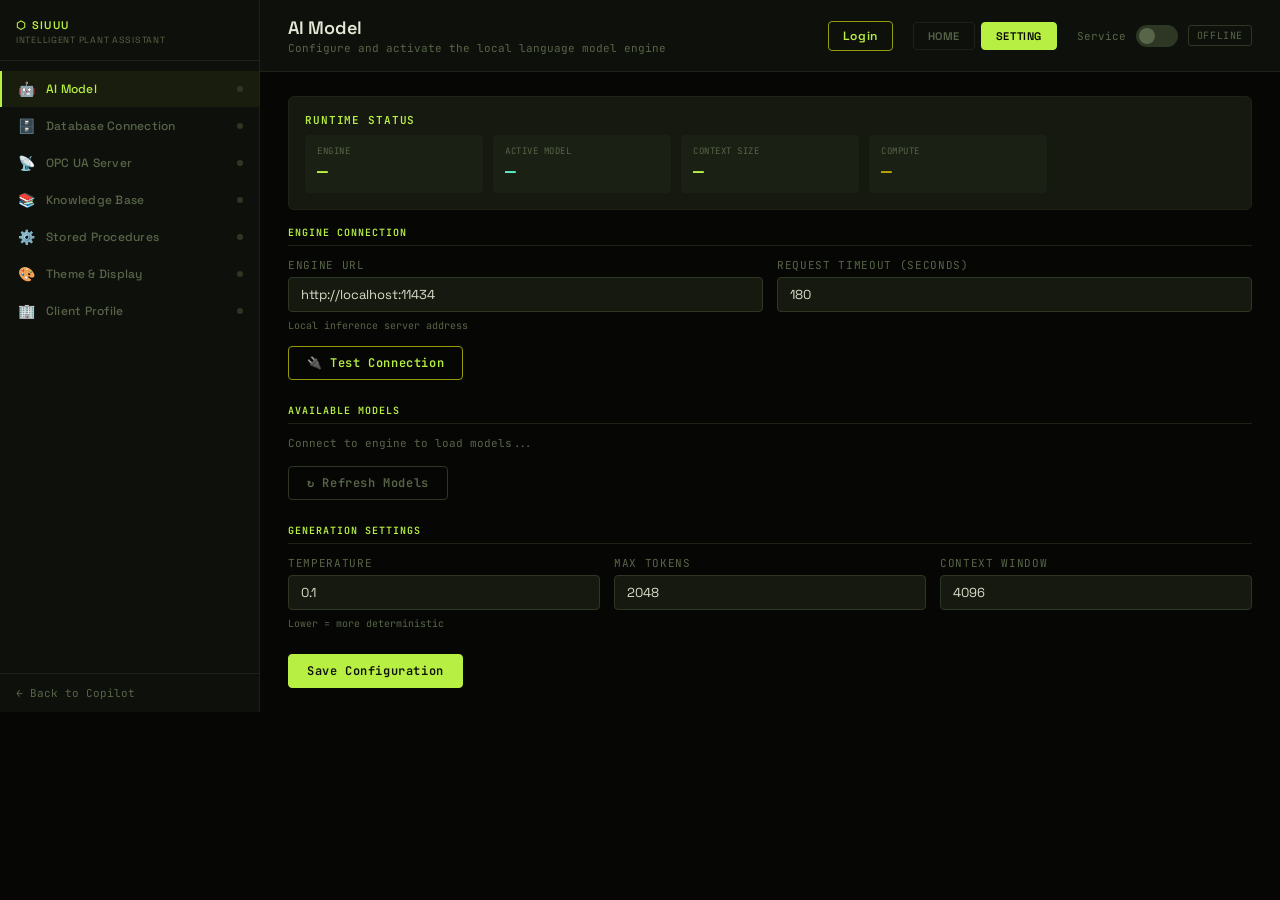
==== commit a034520a: "feat(theme): add dynamic theme, font and font size selection" ====
--- a/templates/setting.html
+++ b/templates/setting.html
@@ -4,8 +4,182 @@
 <meta charset="UTF-8"/>
 <meta name="viewport" content="width=device-width, initial-scale=1.0"/>
 <title>Manufacturing Copilot — Configuration</title>
+<script>
+function applyTheme() {
+  const theme = localStorage.getItem('mfg_theme') || 'kinetic-monolith';
+  const font = localStorage.getItem('mfg_font') || 'Space Grotesk';
+  const fontSize = localStorage.getItem('mfg_font_size') || 'medium';
+
+  // Apply theme class to documentElement
+  document.documentElement.className = '';
+  document.documentElement.classList.add('theme-' + theme);
+
+  const themes = {
+    'kinetic-monolith': {
+      '--bg': '#060705',
+      '--panel': '#0E100B',
+      '--card': '#151910',
+      '--card-b': '#1A2014',
+      '--border': '#1D2316',
+      '--border-b': '#2E3723',
+      '--lime': '#B8EF43',
+      '--lime-dim': '#979C06',
+      '--lime-glow': 'rgba(184,239,67,0.12)',
+      '--lime-soft': 'rgba(184,239,67,0.06)'
+    },
+    'obsidian-pulse': {
+      '--bg': '#050505',
+      '--panel': '#0c0c0c',
+      '--card': '#121212',
+      '--card-b': '#181818',
+      '--border': '#1a1a1a',
+      '--border-b': '#262626',
+      '--lime': '#10b981',
+      '--lime-dim': '#047857',
+      '--lime-glow': 'rgba(16,185,129,0.12)',
+      '--lime-soft': 'rgba(16,185,129,0.06)'
+    },
+    'brutalist-signal': {
+      '--bg': '#1e201e',
+      '--panel': '#2a2c2a',
+      '--card': '#323532',
+      '--card-b': '#3a3e3a',
+      '--border': '#3e423e',
+      '--border-b': '#525852',
+      '--lime': '#5af0c4',
+      '--lime-dim': '#3ebd9b',
+      '--lime-glow': 'rgba(90,240,196,0.12)',
+      '--lime-soft': 'rgba(90,240,196,0.06)'
+    },
+    'terminal-monolith': {
+      '--bg': '#000000',
+      '--panel': '#080808',
+      '--card': '#0c0c0c',
+      '--card-b': '#121212',
+      '--border': '#184a18',
+      '--border-b': '#00ff00',
+      '--lime': '#00ff00',
+      '--lime-dim': '#00cc00',
+      '--lime-glow': 'rgba(0,255,0,0.15)',
+      '--lime-soft': 'rgba(0,255,0,0.05)'
+    },
+    'fractured-slab': {
+      '--bg': '#0a0b09',
+      '--panel': '#11130f',
+      '--card': '#181b15',
+      '--card-b': '#1f231b',
+      '--border': '#262c20',
+      '--border-b': '#3c4533',
+      '--lime': '#a3e635',
+      '--lime-dim': '#65a30d',
+      '--lime-glow': 'rgba(163,230,53,0.15)',
+      '--lime-soft': 'rgba(163,230,53,0.07)'
+    },
+    'industrial-forge': {
+      '--bg': '#0f1012',
+      '--panel': '#16181b',
+      '--card': '#1d2024',
+      '--card-b': '#24282e',
+      '--border': '#2c3138',
+      '--border-b': '#3c434d',
+      '--lime': '#f59e0b',
+      '--lime-dim': '#d97706',
+      '--lime-glow': 'rgba(245,158,11,0.12)',
+      '--lime-soft': 'rgba(245,158,11,0.06)'
+    },
+    'quiet-monolith': {
+      '--bg': '#0e100f',
+      '--panel': '#151817',
+      '--card': '#1c201e',
+      '--card-b': '#232826',
+      '--border': '#2b302e',
+      '--border-b': '#3a413e',
+      '--lime': '#8ea885',
+      '--lime-dim': '#6a8262',
+      '--lime-glow': 'rgba(142,168,133,0.10)',
+      '--lime-soft': 'rgba(142,168,133,0.05)'
+    },
+    'vertical-momentum': {
+      '--bg': '#060705',
+      '--panel': '#0d0f0a',
+      '--card': '#141710',
+      '--card-b': '#1b1e15',
+      '--border': '#22261b',
+      '--border-b': '#333928',
+      '--lime': '#c2f04d',
+      '--lime-dim': '#9ec23e',
+      '--lime-glow': 'rgba(194,240,77,0.12)',
+      '--lime-soft': 'rgba(194,240,77,0.06)'
+    },
+    'glass-monolith': {
+      '--bg': '#050604',
+      '--panel': 'rgba(14, 16, 11, 0.65)',
+      '--card': 'rgba(21, 25, 16, 0.5)',
+      '--card-b': 'rgba(26, 32, 20, 0.6)',
+      '--border': 'rgba(46, 55, 35, 0.3)',
+      '--border-b': 'rgba(90, 240, 196, 0.15)',
+      '--lime': '#b8ef43',
+      '--lime-dim': '#979c06',
+      '--lime-glow': 'rgba(184,239,67,0.2)',
+      '--lime-soft': 'rgba(184,239,67,0.08)'
+    },
+    'monolith-grid': {
+      '--bg': '#080907',
+      '--panel': '#0f100d',
+      '--card': '#161814',
+      '--card-b': '#1d201b',
+      '--border': '#242820',
+      '--border-b': '#353a2f',
+      '--lime': '#8be024',
+      '--lime-dim': '#71b51e',
+      '--lime-glow': 'rgba(139,224,36,0.12)',
+      '--lime-soft': 'rgba(139,224,36,0.06)'
+    }
+  };
+
+  const selectedTheme = themes[theme] || themes['kinetic-monolith'];
+  for (const [key, val] of Object.entries(selectedTheme)) {
+    document.documentElement.style.setProperty(key, val);
+  }
+
+  // Handle glass monolith backdrop filter styles
+  const isGlass = (theme === 'glass-monolith');
+  if (isGlass) {
+    document.documentElement.style.setProperty('--glass-blur', 'blur(12px)');
+  } else {
+    document.documentElement.style.setProperty('--glass-blur', 'none');
+  }
+
+  // Apply fonts
+  const fontFamilies = {
+    'Space Grotesk': "'Space Grotesk', sans-serif",
+    'Manrope': "'Manrope', sans-serif",
+    'JetBrains Mono': "'JetBrains Mono', monospace",
+    'Inter': "'Inter', sans-serif",
+    'Outfit': "'Outfit', sans-serif"
+  };
+  const fontVal = fontFamilies[font] || fontFamilies['Space Grotesk'];
+  document.documentElement.style.setProperty('--sans', fontVal);
+  if (font === 'JetBrains Mono') {
+    document.documentElement.style.setProperty('--body', fontVal);
+  } else {
+    document.documentElement.style.setProperty('--body', "'Manrope', sans-serif");
+  }
+
+  // Apply font sizes
+  const fontSizes = {
+    'small': '12px',
+    'medium': '14px',
+    'large': '16px',
+    'xlarge': '18px'
+  };
+  const sizeVal = fontSizes[fontSize] || fontSizes['medium'];
+  document.documentElement.style.fontSize = sizeVal;
+}
+applyTheme();
+</script>
 <style>
-@import url('https://fonts.googleapis.com/css2?family=Space+Grotesk:wght@400;500;600;700&family=Manrope:wght@300;400;500;600;700&family=JetBrains+Mono:wght@300;400;500;600&display=swap');
+@import url('https://fonts.googleapis.com/css2?family=Space+Grotesk:wght@400;500;600;700&family=Manrope:wght@300;400;500;600;700&family=JetBrains+Mono:wght@300;400;500;600&family=Inter:wght@300;400;500;600;700&family=Outfit:wght@300;400;500;600;700&display=swap');
 
 :root {
   --bg:            #060705; /* Obsidian dark background */
@@ -449,6 +623,10 @@
         <span class="nav-icon">⚙️</span> Stored Procedures
         <span class="nav-dot" id="dot-procs"></span>
       </div>
+      <div class="nav-item" data-section="theme" onclick="switchSection('theme', this)">
+        <span class="nav-icon">🎨</span> Theme & Display
+        <span class="nav-dot" id="dot-theme"></span>
+      </div>
       <div class="nav-item" data-section="general" onclick="switchSection('general', this)">
         <span class="nav-icon">🏢</span> Client Profile
         <span class="nav-dot" id="dot-general"></span>
@@ -972,6 +1150,113 @@
           <button class="btn btn-ghost" onclick="loadProcedures()">↻ Reload</button>
         </div>
 
+      </div>
+    </div>
+
+    <!-- ─── SECTION: THEME ─── -->
+    <div id="section-theme" class="section">
+      <div class="content-header">
+        <div>
+          <div class="content-title">Theme & Display Settings</div>
+          <div class="content-sub">Choose visual styles, typography, and layout options for your experience</div>
+        </div>
+        <div style="display: flex; align-items: center; gap: 20px;">
+          <div class="client-branding-header" style="display: none; align-items: center; gap: 8px; border-right: 1px solid var(--border); padding-right: 16px; margin-right: 4px;">
+            <div class="client-header-logo-wrap" style="width: 24px; height: 24px; display: flex; align-items: center; justify-content: center; overflow: hidden;"></div>
+            <span class="client-header-name" style="font-size: 12px; font-weight: 600; color: var(--text-b); font-family: var(--sans);"></span>
+          </div>
+          <div class="user-profile-header"></div>
+          <div class="header-nav-tabs">
+            <a href="/home" class="nav-tab">Home</a>
+            <a href="/setting" class="nav-tab active">Setting</a>
+          </div>
+        </div>
+      </div>
+      <div class="content-body">
+        <div class="field-group">
+          <div class="field-group-title">Choose Visual Theme</div>
+          <div class="model-grid" id="theme-grid">
+            <div class="model-card" data-theme="kinetic-monolith" onclick="selectTheme('kinetic-monolith')">
+              <div class="model-card-badge active" style="display:none;">ACTIVE</div>
+              <div class="model-card-name">⬡ Kinetic Monolith</div>
+              <div class="model-card-meta">Dark charcoal/black base, single neon-green accent line, slab typography, motion implied through diagonal cuts.</div>
+            </div>
+            <div class="model-card" data-theme="obsidian-pulse" onclick="selectTheme('obsidian-pulse')">
+              <div class="model-card-badge active" style="display:none;">ACTIVE</div>
+              <div class="model-card-name">🟢 Obsidian Pulse</div>
+              <div class="model-card-meta">Near-black background, green accent reduced to a pulsing single element, more minimal.</div>
+            </div>
+            <div class="model-card" data-theme="brutalist-signal" onclick="selectTheme('brutalist-signal')">
+              <div class="model-card-badge active" style="display:none;">ACTIVE</div>
+              <div class="model-card-name">🧱 Brutalist Signal</div>
+              <div class="model-card-meta">Raw concrete-gray textures instead of pure black, green used only for data/alerts, intentionally unfinished grid.</div>
+            </div>
+            <div class="model-card" data-theme="terminal-monolith" onclick="selectTheme('terminal-monolith')">
+              <div class="model-card-badge active" style="display:none;">ACTIVE</div>
+              <div class="model-card-name">📟 Terminal Monolith</div>
+              <div class="model-card-meta">Black background, monospace type, green-on-black evokes old CRT/terminal.</div>
+            </div>
+            <div class="model-card" data-theme="fractured-slab" onclick="selectTheme('fractured-slab')">
+              <div class="model-card-badge active" style="display:none;">ACTIVE</div>
+              <div class="model-card-name">⚡ Fractured Slab</div>
+              <div class="model-card-meta">Monolith shape literally broken into shards, green light leaking from the cracks.</div>
+            </div>
+            <div class="model-card" data-theme="industrial-forge" onclick="selectTheme('industrial-forge')">
+              <div class="model-card-badge active" style="display:none;">ACTIVE</div>
+              <div class="model-card-name">🔥 Industrial Forge</div>
+              <div class="model-card-meta">Dark metal textures, green accent swapped for amber/green dual accent to suggest heat/energy.</div>
+            </div>
+            <div class="model-card" data-theme="quiet-monolith" onclick="selectTheme('quiet-monolith')">
+              <div class="model-card-badge active" style="display:none;">ACTIVE</div>
+              <div class="model-card-name">🍃 Quiet Monolith</div>
+              <div class="model-card-meta">Dark palette but accent color desaturated to a muted sage instead of saturated green — calmer, less hacker aesthetic.</div>
+            </div>
+            <div class="model-card" data-theme="vertical-momentum" onclick="selectTheme('vertical-momentum')">
+              <div class="model-card-badge active" style="display:none;">ACTIVE</div>
+              <div class="model-card-name">↕ Vertical Momentum</div>
+              <div class="model-card-meta">Monolith theme leaned into strong vertical lines to literalize "kinetic."</div>
+            </div>
+            <div class="model-card" data-theme="glass-monolith" onclick="selectTheme('glass-monolith')">
+              <div class="model-card-badge active" style="display:none;">ACTIVE</div>
+              <div class="model-card-name">❄ Glass Monolith</div>
+              <div class="model-card-meta">Dark theme but with translucent/frosted panels over black, green as a glow behind glass.</div>
+            </div>
+            <div class="model-card" data-theme="monolith-grid" onclick="selectTheme('monolith-grid')">
+              <div class="model-card-badge active" style="display:none;">ACTIVE</div>
+              <div class="model-card-name">🕸 Monolith Grid</div>
+              <div class="model-card-meta">Strict modular grid system, green accent confined to grid intersections/nodes rather than continuous lines.</div>
+            </div>
+          </div>
+        </div>
+
+        <div class="field-group">
+          <div class="field-group-title">Typography & Scale</div>
+          <div class="field-row">
+            <div class="field">
+              <label>Interface Font</label>
+              <select id="pref-font" onchange="applyUserPreferences()">
+                <option value="Space Grotesk">Space Grotesk (Slab/Grotesque)</option>
+                <option value="Manrope">Manrope (Clean Geometric Sans)</option>
+                <option value="JetBrains Mono">JetBrains Mono (Technical Monospace)</option>
+                <option value="Inter">Inter (Premium Interface Sans)</option>
+                <option value="Outfit">Outfit (Modern Clean Sans)</option>
+              </select>
+            </div>
+            <div class="field">
+              <label>Font Size Scale</label>
+              <select id="pref-font-size" onchange="applyUserPreferences()">
+                <option value="small">Small (12px)</option>
+                <option value="medium">Medium (14px)</option>
+                <option value="large">Large (16px)</option>
+                <option value="xlarge">Extra Large (18px)</option>
+              </select>
+            </div>
+          </div>
+        </div>
+
+        <div class="btn-row">
+          <button class="btn btn-primary" onclick="savePersonalization()">Save Personalization</button>
+        </div>
       </div>
     </div>
 
@@ -1717,6 +2002,59 @@
   } catch(e) { showAlert('Save failed: ' + e.message); }
 }
 
+let chosenTheme = localStorage.getItem('mfg_theme') || 'kinetic-monolith';
+
+function selectTheme(themeName) {
+  chosenTheme = themeName;
+  const cards = document.querySelectorAll('#theme-grid .model-card');
+  cards.forEach(card => {
+    const isSelected = (card.getAttribute('data-theme') === themeName);
+    if (isSelected) {
+      card.classList.add('selected');
+      const badge = card.querySelector('.model-card-badge');
+      if (badge) badge.style.display = 'block';
+    } else {
+      card.classList.remove('selected');
+      const badge = card.querySelector('.model-card-badge');
+      if (badge) badge.style.display = 'none';
+    }
+  });
+  
+  // Real-time preview
+  const font = document.getElementById('pref-font').value;
+  const fontSize = document.getElementById('pref-font-size').value;
+  localStorage.setItem('mfg_theme', themeName);
+  applyTheme();
+}
+
+function applyUserPreferences() {
+  const font = document.getElementById('pref-font').value;
+  const fontSize = document.getElementById('pref-font-size').value;
+  localStorage.setItem('mfg_font', font);
+  localStorage.setItem('mfg_font_size', fontSize);
+  applyTheme();
+}
+
+function savePersonalization() {
+  const font = document.getElementById('pref-font').value;
+  const fontSize = document.getElementById('pref-font-size').value;
+  localStorage.setItem('mfg_theme', chosenTheme);
+  localStorage.setItem('mfg_font', font);
+  localStorage.setItem('mfg_font_size', fontSize);
+  applyTheme();
+  showAlert('Theme and display preferences saved successfully.');
+}
+
+function initThemeSettings() {
+  const font = localStorage.getItem('mfg_font') || 'Space Grotesk';
+  const fontSize = localStorage.getItem('mfg_font_size') || 'medium';
+  
+  document.getElementById('pref-font').value = font;
+  document.getElementById('pref-font-size').value = fontSize;
+  
+  selectTheme(chosenTheme);
+}
+
 // ─── INIT ───
 async function init() {
   await fetchDBProcedures();
@@ -1742,6 +2080,7 @@
   initUserProfile();
   initClientProfileFields();
   updateClientHeaderBranding();
+  initThemeSettings();
 }
 
 // User Profile Logic
